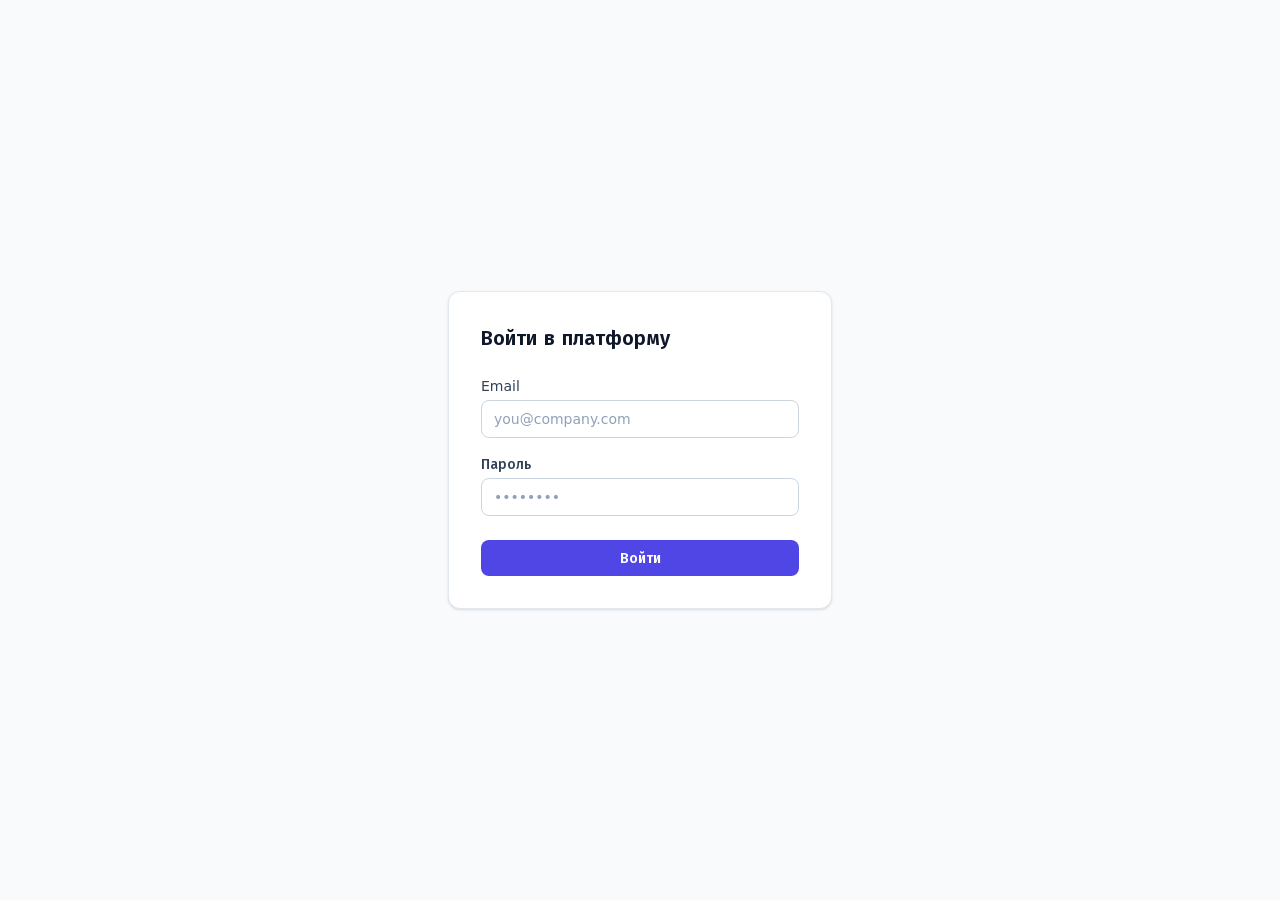
==== index.html @ bc0bc573 "deploy: drop raw markdown preview from dialog rows (index-C4C9k5cS)" ====
<!doctype html>
<html lang="ru">
  <head>
    <meta charset="UTF-8" />
    <!-- Decision 2 tech-spec: никаких сторонних скриптов -->
    <meta http-equiv="Content-Security-Policy" content="default-src 'self'; script-src 'self'; style-src 'self' 'unsafe-inline'; font-src 'self' data:; connect-src 'self' https://82-97-252-28.sslip.io; img-src 'self' data:" />
    <meta name="viewport" content="width=device-width, initial-scale=1.0" />
    <title>AI Platform — прототип</title>
    <script type="module" crossorigin src="./assets/index-C4C9k5cS.js"></script>
    <link rel="stylesheet" crossorigin href="./assets/index-VRxVgjLI.css">
  </head>
  <body>
    <div id="root"></div>
  </body>
</html>
---- assets/index-VRxVgjLI.css ----
@font-face{font-family:Fira Sans;font-style:normal;font-display:swap;font-weight:300;src:url(./fira-sans-cyrillic-ext-300-normal-BRn8Tsce.woff2) format("woff2"),url(./fira-sans-cyrillic-ext-300-normal-DOtRq9zH.woff) format("woff");unicode-range:U+0460-052F,U+1C80-1C8A,U+20B4,U+2DE0-2DFF,U+A640-A69F,U+FE2E-FE2F}@font-face{font-family:Fira Sans;font-style:normal;font-display:swap;font-weight:300;src:url(./fira-sans-cyrillic-300-normal-BO7tmGom.woff2) format("woff2"),url(./fira-sans-cyrillic-300-normal-BtNmWoqn.woff) format("woff");unicode-range:U+0301,U+0400-045F,U+0490-0491,U+04B0-04B1,U+2116}@font-face{font-family:Fira Sans;font-style:normal;font-display:swap;font-weight:300;src:url(./fira-sans-greek-ext-300-normal-DVDwbKuK.woff2) format("woff2"),url(./fira-sans-greek-ext-300-normal-CodlqOxk.woff) format("woff");unicode-range:U+1F00-1FFF}@font-face{font-family:Fira Sans;font-style:normal;font-display:swap;font-weight:300;src:url(./fira-sans-greek-300-normal-D3JfF3y9.woff2) format("woff2"),url(./fira-sans-greek-300-normal-DSgcXl_1.woff) format("woff");unicode-range:U+0370-0377,U+037A-037F,U+0384-038A,U+038C,U+038E-03A1,U+03A3-03FF}@font-face{font-family:Fira Sans;font-style:normal;font-display:swap;font-weight:300;src:url(./fira-sans-vietnamese-300-normal-BO7He0nF.woff2) format("woff2"),url(./fira-sans-vietnamese-300-normal-CeyOCBN-.woff) format("woff");unicode-range:U+0102-0103,U+0110-0111,U+0128-0129,U+0168-0169,U+01A0-01A1,U+01AF-01B0,U+0300-0301,U+0303-0304,U+0308-0309,U+0323,U+0329,U+1EA0-1EF9,U+20AB}@font-face{font-family:Fira Sans;font-style:normal;font-display:swap;font-weight:300;src:url(./fira-sans-latin-ext-300-normal-GNF4Ac3G.woff2) format("woff2"),url(./fira-sans-latin-ext-300-normal-CAROBYR0.woff) format("woff");unicode-range:U+0100-02BA,U+02BD-02C5,U+02C7-02CC,U+02CE-02D7,U+02DD-02FF,U+0304,U+0308,U+0329,U+1D00-1DBF,U+1E00-1E9F,U+1EF2-1EFF,U+2020,U+20A0-20AB,U+20AD-20C0,U+2113,U+2C60-2C7F,U+A720-A7FF}@font-face{font-family:Fira Sans;font-style:normal;font-display:swap;font-weight:300;src:url(./fira-sans-latin-300-normal-B2LrTgQS.woff2) format("woff2"),url(./fira-sans-latin-300-normal-Dwkm-oZ7.woff) format("woff");unicode-range:U+0000-00FF,U+0131,U+0152-0153,U+02BB-02BC,U+02C6,U+02DA,U+02DC,U+0304,U+0308,U+0329,U+2000-206F,U+20AC,U+2122,U+2191,U+2193,U+2212,U+2215,U+FEFF,U+FFFD}@font-face{font-family:Fira Sans;font-style:normal;font-display:swap;font-weight:400;src:url(./fira-sans-cyrillic-ext-400-normal-Cycyekte.woff2) format("woff2"),url(./fira-sans-cyrillic-ext-400-normal-Dd5dApAy.woff) format("woff");unicode-range:U+0460-052F,U+1C80-1C8A,U+20B4,U+2DE0-2DFF,U+A640-A69F,U+FE2E-FE2F}@font-face{font-family:Fira Sans;font-style:normal;font-display:swap;font-weight:400;src:url(./fira-sans-cyrillic-400-normal-CKu2TFQr.woff2) format("woff2"),url(./fira-sans-cyrillic-400-normal-D9eUeF-O.woff) format("woff");unicode-range:U+0301,U+0400-045F,U+0490-0491,U+04B0-04B1,U+2116}@font-face{font-family:Fira Sans;font-style:normal;font-display:swap;font-weight:400;src:url(./fira-sans-greek-ext-400-normal-ByG7UNQ2.woff2) format("woff2"),url(./fira-sans-greek-ext-400-normal-ClCfNE6D.woff) format("woff");unicode-range:U+1F00-1FFF}@font-face{font-family:Fira Sans;font-style:normal;font-display:swap;font-weight:400;src:url(./fira-sans-greek-400-normal-BFCFncbp.woff2) format("woff2"),url(./fira-sans-greek-400-normal-DQ8sF22y.woff) format("woff");unicode-range:U+0370-0377,U+037A-037F,U+0384-038A,U+038C,U+038E-03A1,U+03A3-03FF}@font-face{font-family:Fira Sans;font-style:normal;font-display:swap;font-weight:400;src:url(./fira-sans-vietnamese-400-normal-ljDTQFsx.woff2) format("woff2"),url(./fira-sans-vietnamese-400-normal-DUVG35gE.woff) format("woff");unicode-range:U+0102-0103,U+0110-0111,U+0128-0129,U+0168-0169,U+01A0-01A1,U+01AF-01B0,U+0300-0301,U+0303-0304,U+0308-0309,U+0323,U+0329,U+1EA0-1EF9,U+20AB}@font-face{font-family:Fira Sans;font-style:normal;font-display:swap;font-weight:400;src:url(./fira-sans-latin-ext-400-normal-BLG_mAEf.woff2) format("woff2"),url(./fira-sans-latin-ext-400-normal-BCUwhuGB.woff) format("woff");unicode-range:U+0100-02BA,U+02BD-02C5,U+02C7-02CC,U+02CE-02D7,U+02DD-02FF,U+0304,U+0308,U+0329,U+1D00-1DBF,U+1E00-1E9F,U+1EF2-1EFF,U+2020,U+20A0-20AB,U+20AD-20C0,U+2113,U+2C60-2C7F,U+A720-A7FF}@font-face{font-family:Fira Sans;font-style:normal;font-display:swap;font-weight:400;src:url(./fira-sans-latin-400-normal-a0AnQzuD.woff2) format("woff2"),url(./fira-sans-latin-400-normal-66xCkunx.woff) format("woff");unicode-range:U+0000-00FF,U+0131,U+0152-0153,U+02BB-02BC,U+02C6,U+02DA,U+02DC,U+0304,U+0308,U+0329,U+2000-206F,U+20AC,U+2122,U+2191,U+2193,U+2212,U+2215,U+FEFF,U+FFFD}@font-face{font-family:Fira Sans;font-style:normal;font-display:swap;font-weight:500;src:url(./fira-sans-cyrillic-ext-500-normal-Dkk5LlrU.woff2) format("woff2"),url(./fira-sans-cyrillic-ext-500-normal-Cixivk4R.woff) format("woff");unicode-range:U+0460-052F,U+1C80-1C8A,U+20B4,U+2DE0-2DFF,U+A640-A69F,U+FE2E-FE2F}@font-face{font-family:Fira Sans;font-style:normal;font-display:swap;font-weight:500;src:url(./fira-sans-cyrillic-500-normal-CXfldnQ8.woff2) format("woff2"),url(./fira-sans-cyrillic-500-normal-Daski1k2.woff) format("woff");unicode-range:U+0301,U+0400-045F,U+0490-0491,U+04B0-04B1,U+2116}@font-face{font-family:Fira Sans;font-style:normal;font-display:swap;font-weight:500;src:url(./fira-sans-greek-ext-500-normal-nq-cjB3m.woff2) format("woff2"),url(./fira-sans-greek-ext-500-normal-Bem4H9fH.woff) format("woff");unicode-range:U+1F00-1FFF}@font-face{font-family:Fira Sans;font-style:normal;font-display:swap;font-weight:500;src:url(./fira-sans-greek-500-normal-Cy-TUuxE.woff2) format("woff2"),url(./fira-sans-greek-500-normal-C9KT8sAy.woff) format("woff");unicode-range:U+0370-0377,U+037A-037F,U+0384-038A,U+038C,U+038E-03A1,U+03A3-03FF}@font-face{font-family:Fira Sans;font-style:normal;font-display:swap;font-weight:500;src:url(./fira-sans-vietnamese-500-normal-ChEXCnJy.woff2) format("woff2"),url(./fira-sans-vietnamese-500-normal-UV7M6ot_.woff) format("woff");unicode-range:U+0102-0103,U+0110-0111,U+0128-0129,U+0168-0169,U+01A0-01A1,U+01AF-01B0,U+0300-0301,U+0303-0304,U+0308-0309,U+0323,U+0329,U+1EA0-1EF9,U+20AB}@font-face{font-family:Fira Sans;font-style:normal;font-display:swap;font-weight:500;src:url(./fira-sans-latin-ext-500-normal-OO1QnNpY.woff2) format("woff2"),url(./fira-sans-latin-ext-500-normal-CFRf4jcC.woff) format("woff");unicode-range:U+0100-02BA,U+02BD-02C5,U+02C7-02CC,U+02CE-02D7,U+02DD-02FF,U+0304,U+0308,U+0329,U+1D00-1DBF,U+1E00-1E9F,U+1EF2-1EFF,U+2020,U+20A0-20AB,U+20AD-20C0,U+2113,U+2C60-2C7F,U+A720-A7FF}@font-face{font-family:Fira Sans;font-style:normal;font-display:swap;font-weight:500;src:url(./fira-sans-latin-500-normal-Bvbxc8ch.woff2) format("woff2"),url(./fira-sans-latin-500-normal-Bkfzcwmr.woff) format("woff");unicode-range:U+0000-00FF,U+0131,U+0152-0153,U+02BB-02BC,U+02C6,U+02DA,U+02DC,U+0304,U+0308,U+0329,U+2000-206F,U+20AC,U+2122,U+2191,U+2193,U+2212,U+2215,U+FEFF,U+FFFD}@font-face{font-family:Fira Sans;font-style:normal;font-display:swap;font-weight:600;src:url(./fira-sans-cyrillic-ext-600-normal-CE6oUZE1.woff2) format("woff2"),url(./fira-sans-cyrillic-ext-600-normal-BKgjRriM.woff) format("woff");unicode-range:U+0460-052F,U+1C80-1C8A,U+20B4,U+2DE0-2DFF,U+A640-A69F,U+FE2E-FE2F}@font-face{font-family:Fira Sans;font-style:normal;font-display:swap;font-weight:600;src:url(./fira-sans-cyrillic-600-normal-JSBvCpTs.woff2) format("woff2"),url(./fira-sans-cyrillic-600-normal-CJ5P9t7t.woff) format("woff");unicode-range:U+0301,U+0400-045F,U+0490-0491,U+04B0-04B1,U+2116}@font-face{font-family:Fira Sans;font-style:normal;font-display:swap;font-weight:600;src:url(./fira-sans-greek-ext-600-normal-fS0evUH3.woff2) format("woff2"),url(./fira-sans-greek-ext-600-normal-DPxZoeHL.woff) format("woff");unicode-range:U+1F00-1FFF}@font-face{font-family:Fira Sans;font-style:normal;font-display:swap;font-weight:600;src:url(./fira-sans-greek-600-normal-BlqpLOpF.woff2) format("woff2"),url(./fira-sans-greek-600-normal-DfHu91YF.woff) format("woff");unicode-range:U+0370-0377,U+037A-037F,U+0384-038A,U+038C,U+038E-03A1,U+03A3-03FF}@font-face{font-family:Fira Sans;font-style:normal;font-display:swap;font-weight:600;src:url(./fira-sans-vietnamese-600-normal-Dh2KAvU8.woff2) format("woff2"),url(./fira-sans-vietnamese-600-normal-Bxjaclsw.woff) format("woff");unicode-range:U+0102-0103,U+0110-0111,U+0128-0129,U+0168-0169,U+01A0-01A1,U+01AF-01B0,U+0300-0301,U+0303-0304,U+0308-0309,U+0323,U+0329,U+1EA0-1EF9,U+20AB}@font-face{font-family:Fira Sans;font-style:normal;font-display:swap;font-weight:600;src:url(./fira-sans-latin-ext-600-normal-DTQBTt1m.woff2) format("woff2"),url(./fira-sans-latin-ext-600-normal-DLMQsaV4.woff) format("woff");unicode-range:U+0100-02BA,U+02BD-02C5,U+02C7-02CC,U+02CE-02D7,U+02DD-02FF,U+0304,U+0308,U+0329,U+1D00-1DBF,U+1E00-1E9F,U+1EF2-1EFF,U+2020,U+20A0-20AB,U+20AD-20C0,U+2113,U+2C60-2C7F,U+A720-A7FF}@font-face{font-family:Fira Sans;font-style:normal;font-display:swap;font-weight:600;src:url(./fira-sans-latin-600-normal-CXKlxLG9.woff2) format("woff2"),url(./fira-sans-latin-600-normal-DtSgd811.woff) format("woff");unicode-range:U+0000-00FF,U+0131,U+0152-0153,U+02BB-02BC,U+02C6,U+02DA,U+02DC,U+0304,U+0308,U+0329,U+2000-206F,U+20AC,U+2122,U+2191,U+2193,U+2212,U+2215,U+FEFF,U+FFFD}@font-face{font-family:Fira Sans;font-style:normal;font-display:swap;font-weight:700;src:url(./fira-sans-cyrillic-ext-700-normal-BfO9TR-w.woff2) format("woff2"),url(./fira-sans-cyrillic-ext-700-normal-Gcpdxicj.woff) format("woff");unicode-range:U+0460-052F,U+1C80-1C8A,U+20B4,U+2DE0-2DFF,U+A640-A69F,U+FE2E-FE2F}@font-face{font-family:Fira Sans;font-style:normal;font-display:swap;font-weight:700;src:url(./fira-sans-cyrillic-700-normal-Bl-HczEO.woff2) format("woff2"),url(./fira-sans-cyrillic-700-normal-KyW5QH4H.woff) format("woff");unicode-range:U+0301,U+0400-045F,U+0490-0491,U+04B0-04B1,U+2116}@font-face{font-family:Fira Sans;font-style:normal;font-display:swap;font-weight:700;src:url(./fira-sans-greek-ext-700-normal-C1m6bE4Q.woff2) format("woff2"),url(./fira-sans-greek-ext-700-normal-C8J5qYMq.woff) format("woff");unicode-range:U+1F00-1FFF}@font-face{font-family:Fira Sans;font-style:normal;font-display:swap;font-weight:700;src:url(./fira-sans-greek-700-normal-BVfcrbV7.woff2) format("woff2"),url(./fira-sans-greek-700-normal-CJu31rC4.woff) format("woff");unicode-range:U+0370-0377,U+037A-037F,U+0384-038A,U+038C,U+038E-03A1,U+03A3-03FF}@font-face{font-family:Fira Sans;font-style:normal;font-display:swap;font-weight:700;src:url(./fira-sans-vietnamese-700-normal-j5oLGLJY.woff2) format("woff2"),url(./fira-sans-vietnamese-700-normal-DFi88MGY.woff) format("woff");unicode-range:U+0102-0103,U+0110-0111,U+0128-0129,U+0168-0169,U+01A0-01A1,U+01AF-01B0,U+0300-0301,U+0303-0304,U+0308-0309,U+0323,U+0329,U+1EA0-1EF9,U+20AB}@font-face{font-family:Fira Sans;font-style:normal;font-display:swap;font-weight:700;src:url(./fira-sans-latin-ext-700-normal-g2Yrd4J5.woff2) format("woff2"),url(./fira-sans-latin-ext-700-normal-cfTxGFzJ.woff) format("woff");unicode-range:U+0100-02BA,U+02BD-02C5,U+02C7-02CC,U+02CE-02D7,U+02DD-02FF,U+0304,U+0308,U+0329,U+1D00-1DBF,U+1E00-1E9F,U+1EF2-1EFF,U+2020,U+20A0-20AB,U+20AD-20C0,U+2113,U+2C60-2C7F,U+A720-A7FF}@font-face{font-family:Fira Sans;font-style:normal;font-display:swap;font-weight:700;src:url(./fira-sans-latin-700-normal-CRhwpWTq.woff2) format("woff2"),url(./fira-sans-latin-700-normal-DgqLm3Fi.woff) format("woff");unicode-range:U+0000-00FF,U+0131,U+0152-0153,U+02BB-02BC,U+02C6,U+02DA,U+02DC,U+0304,U+0308,U+0329,U+2000-206F,U+20AC,U+2122,U+2191,U+2193,U+2212,U+2215,U+FEFF,U+FFFD}@font-face{font-family:Fira Code;font-style:normal;font-display:swap;font-weight:400;src:url(./fira-code-cyrillic-ext-400-normal-txZ9Fk_1.woff2) format("woff2"),url(./fira-code-cyrillic-ext-400-normal-Buh61xzB.woff) format("woff");unicode-range:U+0460-052F,U+1C80-1C8A,U+20B4,U+2DE0-2DFF,U+A640-A69F,U+FE2E-FE2F}@font-face{font-family:Fira Code;font-style:normal;font-display:swap;font-weight:400;src:url(./fira-code-cyrillic-400-normal-UC0NFL4U.woff2) format("woff2"),url(./fira-code-cyrillic-400-normal-dc1q3VD7.woff) format("woff");unicode-range:U+0301,U+0400-045F,U+0490-0491,U+04B0-04B1,U+2116}@font-face{font-family:Fira Code;font-style:normal;font-display:swap;font-weight:400;src:url(./fira-code-greek-ext-400-normal-DR7mBgIM.woff2) format("woff2"),url(./fira-code-greek-ext-400-normal-DSPUheWg.woff) format("woff");unicode-range:U+1F00-1FFF}@font-face{font-family:Fira Code;font-style:normal;font-display:swap;font-weight:400;src:url(./fira-code-greek-400-normal-B2Gh_Y8s.woff2) format("woff2"),url(./fira-code-greek-400-normal-DobhaxvF.woff) format("woff");unicode-range:U+0370-0377,U+037A-037F,U+0384-038A,U+038C,U+038E-03A1,U+03A3-03FF}@font-face{font-family:Fira Code;font-style:normal;font-display:swap;font-weight:400;src:url([data-uri]) format("woff2"),url(./fira-code-symbols2-400-normal-_QEZCEwe.woff) format("woff");unicode-range:U+2000-2001,U+2004-2008,U+200A,U+23B8-23BD,U+2500-259F}@font-face{font-family:Fira Code;font-style:normal;font-display:swap;font-weight:400;src:url(./fira-code-latin-ext-400-normal-KSMg0QLl.woff2) format("woff2"),url(./fira-code-latin-ext-400-normal-DG73JjOf.woff) format("woff");unicode-range:U+0100-02BA,U+02BD-02C5,U+02C7-02CC,U+02CE-02D7,U+02DD-02FF,U+0304,U+0308,U+0329,U+1D00-1DBF,U+1E00-1E9F,U+1EF2-1EFF,U+2020,U+20A0-20AB,U+20AD-20C0,U+2113,U+2C60-2C7F,U+A720-A7FF}@font-face{font-family:Fira Code;font-style:normal;font-display:swap;font-weight:400;src:url(./fira-code-latin-400-normal-DGosTW8U.woff2) format("woff2"),url(./fira-code-latin-400-normal-C-QZfXAs.woff) format("woff");unicode-range:U+0000-00FF,U+0131,U+0152-0153,U+02BB-02BC,U+02C6,U+02DA,U+02DC,U+0304,U+0308,U+0329,U+2000-206F,U+20AC,U+2122,U+2191,U+2193,U+2212,U+2215,U+FEFF,U+FFFD}@font-face{font-family:Fira Code;font-style:normal;font-display:swap;font-weight:500;src:url(./fira-code-cyrillic-ext-500-normal-CYRspHgm.woff2) format("woff2"),url(./fira-code-cyrillic-ext-500-normal-CwtLmSFD.woff) format("woff");unicode-range:U+0460-052F,U+1C80-1C8A,U+20B4,U+2DE0-2DFF,U+A640-A69F,U+FE2E-FE2F}@font-face{font-family:Fira Code;font-style:normal;font-display:swap;font-weight:500;src:url(./fira-code-cyrillic-500-normal-CX35h3Mg.woff2) format("woff2"),url(./fira-code-cyrillic-500-normal-Bu7VCL72.woff) format("woff");unicode-range:U+0301,U+0400-045F,U+0490-0491,U+04B0-04B1,U+2116}@font-face{font-family:Fira Code;font-style:normal;font-display:swap;font-weight:500;src:url(./fira-code-greek-ext-500-normal-BO3iq16n.woff2) format("woff2"),url(./fira-code-greek-ext-500-normal-CMiNLXER.woff) format("woff");unicode-range:U+1F00-1FFF}@font-face{font-family:Fira Code;font-style:normal;font-display:swap;font-weight:500;src:url(./fira-code-greek-500-normal-CVO0IRNt.woff2) format("woff2"),url(./fira-code-greek-500-normal-DEXIWiey.woff) format("woff");unicode-range:U+0370-0377,U+037A-037F,U+0384-038A,U+038C,U+038E-03A1,U+03A3-03FF}@font-face{font-family:Fira Code;font-style:normal;font-display:swap;font-weight:500;src:url([data-uri]) format("woff2"),url(./fira-code-symbols2-500-normal-DwsgbIjQ.woff) format("woff");unicode-range:U+2000-2001,U+2004-2008,U+200A,U+23B8-23BD,U+2500-259F}@font-face{font-family:Fira Code;font-style:normal;font-display:swap;font-weight:500;src:url(./fira-code-latin-ext-500-normal-Crd9e_oI.woff2) format("woff2"),url(./fira-code-latin-ext-500-normal-CaANqXjI.woff) format("woff");unicode-range:U+0100-02BA,U+02BD-02C5,U+02C7-02CC,U+02CE-02D7,U+02DD-02FF,U+0304,U+0308,U+0329,U+1D00-1DBF,U+1E00-1E9F,U+1EF2-1EFF,U+2020,U+20A0-20AB,U+20AD-20C0,U+2113,U+2C60-2C7F,U+A720-A7FF}@font-face{font-family:Fira Code;font-style:normal;font-display:swap;font-weight:500;src:url(./fira-code-latin-500-normal-B6gioGu8.woff2) format("woff2"),url(./fira-code-latin-500-normal-aMLC2AMm.woff) format("woff");unicode-range:U+0000-00FF,U+0131,U+0152-0153,U+02BB-02BC,U+02C6,U+02DA,U+02DC,U+0304,U+0308,U+0329,U+2000-206F,U+20AC,U+2122,U+2191,U+2193,U+2212,U+2215,U+FEFF,U+FFFD}@font-face{font-family:Fira Code;font-style:normal;font-display:swap;font-weight:600;src:url(./fira-code-cyrillic-ext-600-normal-B9wE0zmr.woff2) format("woff2"),url(./fira-code-cyrillic-ext-600-normal-DldcyWhZ.woff) format("woff");unicode-range:U+0460-052F,U+1C80-1C8A,U+20B4,U+2DE0-2DFF,U+A640-A69F,U+FE2E-FE2F}@font-face{font-family:Fira Code;font-style:normal;font-display:swap;font-weight:600;src:url(./fira-code-cyrillic-600-normal-CPRdbepc.woff2) format("woff2"),url(./fira-code-cyrillic-600-normal-BD56RyRT.woff) format("woff");unicode-range:U+0301,U+0400-045F,U+0490-0491,U+04B0-04B1,U+2116}@font-face{font-family:Fira Code;font-style:normal;font-display:swap;font-weight:600;src:url(./fira-code-greek-ext-600-normal-DtBpFRLc.woff2) format("woff2"),url(./fira-code-greek-ext-600-normal-C-cQDoOk.woff) format("woff");unicode-range:U+1F00-1FFF}@font-face{font-family:Fira Code;font-style:normal;font-display:swap;font-weight:600;src:url(./fira-code-greek-600-normal-Dxp52_By.woff2) format("woff2"),url(./fira-code-greek-600-normal-D_h3X2X5.woff) format("woff");unicode-range:U+0370-0377,U+037A-037F,U+0384-038A,U+038C,U+038E-03A1,U+03A3-03FF}@font-face{font-family:Fira Code;font-style:normal;font-display:swap;font-weight:600;src:url([data-uri]) format("woff2"),url(./fira-code-symbols2-600-normal-Dvq6IQE5.woff) format("woff");unicode-range:U+2000-2001,U+2004-2008,U+200A,U+23B8-23BD,U+2500-259F}@font-face{font-family:Fira Code;font-style:normal;font-display:swap;font-weight:600;src:url(./fira-code-latin-ext-600-normal-Cb7jxoAi.woff2) format("woff2"),url(./fira-code-latin-ext-600-normal-0PFQL1eg.woff) format("woff");unicode-range:U+0100-02BA,U+02BD-02C5,U+02C7-02CC,U+02CE-02D7,U+02DD-02FF,U+0304,U+0308,U+0329,U+1D00-1DBF,U+1E00-1E9F,U+1EF2-1EFF,U+2020,U+20A0-20AB,U+20AD-20C0,U+2113,U+2C60-2C7F,U+A720-A7FF}@font-face{font-family:Fira Code;font-style:normal;font-display:swap;font-weight:600;src:url(./fira-code-latin-600-normal-CvYZpPHg.woff2) format("woff2"),url(./fira-code-latin-600-normal-BmSSHshu.woff) format("woff");unicode-range:U+0000-00FF,U+0131,U+0152-0153,U+02BB-02BC,U+02C6,U+02DA,U+02DC,U+0304,U+0308,U+0329,U+2000-206F,U+20AC,U+2122,U+2191,U+2193,U+2212,U+2215,U+FEFF,U+FFFD}/*! tailwindcss v4.3.0 | MIT License | https://tailwindcss.com */@layer properties{@supports (((-webkit-hyphens:none)) and (not (margin-trim:inline))) or ((-moz-orient:inline) and (not (color:rgb(from red r g b)))){*,:before,:after,::backdrop{--tw-rotate-x:initial;--tw-rotate-y:initial;--tw-rotate-z:initial;--tw-skew-x:initial;--tw-skew-y:initial;--tw-space-y-reverse:0;--tw-border-style:solid;--tw-leading:initial;--tw-font-weight:initial;--tw-tracking:initial;--tw-shadow:0 0 #0000;--tw-shadow-color:initial;--tw-shadow-alpha:100%;--tw-inset-shadow:0 0 #0000;--tw-inset-shadow-color:initial;--tw-inset-shadow-alpha:100%;--tw-ring-color:initial;--tw-ring-shadow:0 0 #0000;--tw-inset-ring-color:initial;--tw-inset-ring-shadow:0 0 #0000;--tw-ring-inset:initial;--tw-ring-offset-width:0px;--tw-ring-offset-color:#fff;--tw-ring-offset-shadow:0 0 #0000;--tw-blur:initial;--tw-brightness:initial;--tw-contrast:initial;--tw-grayscale:initial;--tw-hue-rotate:initial;--tw-invert:initial;--tw-opacity:initial;--tw-saturate:initial;--tw-sepia:initial;--tw-drop-shadow:initial;--tw-drop-shadow-color:initial;--tw-drop-shadow-alpha:100%;--tw-drop-shadow-size:initial;--tw-duration:initial}}}@layer theme{:root,:host{--font-sans:"Fira Sans", system-ui, sans-serif;--font-mono:"Fira Code", ui-monospace, monospace;--color-red-400:oklch(70.4% .191 22.216);--color-red-500:oklch(63.7% .237 25.331);--color-red-600:oklch(57.7% .245 27.325);--color-amber-50:oklch(98.7% .022 95.277);--color-amber-500:oklch(76.9% .188 70.08);--color-amber-600:oklch(66.6% .179 58.318);--color-amber-700:oklch(55.5% .163 48.998);--color-emerald-50:oklch(97.9% .021 166.113);--color-emerald-500:oklch(69.6% .17 162.48);--color-emerald-600:oklch(59.6% .145 163.225);--color-emerald-700:oklch(50.8% .118 165.612);--color-emerald-800:oklch(43.2% .095 166.913);--color-rose-50:oklch(96.9% .015 12.422);--color-rose-200:oklch(89.2% .058 10.001);--color-rose-300:oklch(81% .117 11.638);--color-rose-500:oklch(64.5% .246 16.439);--color-rose-600:oklch(58.6% .253 17.585);--color-rose-700:oklch(51.4% .222 16.935);--color-slate-50:oklch(98.4% .003 247.858);--color-slate-100:oklch(96.8% .007 247.896);--color-slate-200:oklch(92.9% .013 255.508);--color-slate-300:oklch(86.9% .022 252.894);--color-slate-400:oklch(70.4% .04 256.788);--color-slate-500:oklch(55.4% .046 257.417);--color-slate-600:oklch(44.6% .043 257.281);--color-slate-700:oklch(37.2% .044 257.287);--color-slate-800:oklch(27.9% .041 260.031);--color-slate-900:oklch(20.8% .042 265.755);--color-white:#fff;--spacing:.25rem;--container-sm:24rem;--container-lg:32rem;--container-2xl:42rem;--container-3xl:48rem;--text-xs:.75rem;--text-xs--line-height:calc(1 / .75);--text-sm:.875rem;--text-sm--line-height:calc(1.25 / .875);--text-base:1rem;--text-base--line-height: 1.5 ;--text-lg:1.125rem;--text-lg--line-height:calc(1.75 / 1.125);--text-xl:1.25rem;--text-xl--line-height:calc(1.75 / 1.25);--font-weight-normal:400;--font-weight-medium:500;--font-weight-semibold:600;--font-weight-bold:700;--tracking-wide:.025em;--leading-tight:1.25;--leading-relaxed:1.625;--radius-md:.375rem;--radius-lg:.5rem;--radius-xl:.75rem;--radius-2xl:1rem;--animate-pulse:pulse 2s cubic-bezier(.4, 0, .6, 1) infinite;--default-transition-duration:.15s;--default-transition-timing-function:cubic-bezier(.4, 0, .2, 1);--default-font-family:var(--font-sans);--default-mono-font-family:var(--font-mono);--color-brand-50:#eef2ff;--color-brand-500:#6366f1;--color-brand-600:#4f46e5;--color-brand-700:#4338ca}}@layer base{*,:after,:before,::backdrop{box-sizing:border-box;border:0 solid;margin:0;padding:0}::file-selector-button{box-sizing:border-box;border:0 solid;margin:0;padding:0}html,:host{-webkit-text-size-adjust:100%;-moz-tab-size:4;tab-size:4;line-height:1.5;font-family:var(--default-font-family,ui-sans-serif, system-ui, sans-serif, "Apple Color Emoji", "Segoe UI Emoji", "Segoe UI Symbol", "Noto Color Emoji");font-feature-settings:var(--default-font-feature-settings,normal);font-variation-settings:var(--default-font-variation-settings,normal);-webkit-tap-highlight-color:transparent}hr{height:0;color:inherit;border-top-width:1px}abbr:where([title]){-webkit-text-decoration:underline dotted;text-decoration:underline dotted}h1,h2,h3,h4,h5,h6{font-size:inherit;font-weight:inherit}a{color:inherit;-webkit-text-decoration:inherit;text-decoration:inherit}b,strong{font-weight:bolder}code,kbd,samp,pre{font-family:var(--default-mono-font-family,ui-monospace, SFMono-Regular, Menlo, Monaco, Consolas, "Liberation Mono", "Courier New", monospace);font-feature-settings:var(--default-mono-font-feature-settings,normal);font-variation-settings:var(--default-mono-font-variation-settings,normal);font-size:1em}small{font-size:80%}sub,sup{vertical-align:baseline;font-size:75%;line-height:0;position:relative}sub{bottom:-.25em}sup{top:-.5em}table{text-indent:0;border-color:inherit;border-collapse:collapse}:-moz-focusring{outline:auto}progress{vertical-align:baseline}summary{display:list-item}ol,ul,menu{list-style:none}img,svg,video,canvas,audio,iframe,embed,object{vertical-align:middle;display:block}img,video{max-width:100%;height:auto}button,input,select,optgroup,textarea{font:inherit;font-feature-settings:inherit;font-variation-settings:inherit;letter-spacing:inherit;color:inherit;opacity:1;background-color:#0000;border-radius:0}::file-selector-button{font:inherit;font-feature-settings:inherit;font-variation-settings:inherit;letter-spacing:inherit;color:inherit;opacity:1;background-color:#0000;border-radius:0}:where(select:is([multiple],[size])) optgroup{font-weight:bolder}:where(select:is([multiple],[size])) optgroup option{padding-inline-start:20px}::file-selector-button{margin-inline-end:4px}::placeholder{opacity:1}@supports (not ((-webkit-appearance:-apple-pay-button))) or (contain-intrinsic-size:1px){::placeholder{color:currentColor}@supports (color:color-mix(in lab,red,red)){::placeholder{color:color-mix(in oklab,currentcolor 50%,transparent)}}}textarea{resize:vertical}::-webkit-search-decoration{-webkit-appearance:none}::-webkit-date-and-time-value{min-height:1lh;text-align:inherit}::-webkit-datetime-edit{display:inline-flex}::-webkit-datetime-edit-fields-wrapper{padding:0}::-webkit-datetime-edit{padding-block:0}::-webkit-datetime-edit-year-field{padding-block:0}::-webkit-datetime-edit-month-field{padding-block:0}::-webkit-datetime-edit-day-field{padding-block:0}::-webkit-datetime-edit-hour-field{padding-block:0}::-webkit-datetime-edit-minute-field{padding-block:0}::-webkit-datetime-edit-second-field{padding-block:0}::-webkit-datetime-edit-millisecond-field{padding-block:0}::-webkit-datetime-edit-meridiem-field{padding-block:0}::-webkit-calendar-picker-indicator{line-height:1}:-moz-ui-invalid{box-shadow:none}button,input:where([type=button],[type=reset],[type=submit]){-webkit-appearance:button;-moz-appearance:button;appearance:button}::file-selector-button{-webkit-appearance:button;-moz-appearance:button;appearance:button}::-webkit-inner-spin-button{height:auto}::-webkit-outer-spin-button{height:auto}[hidden]:where(:not([hidden=until-found])){display:none!important}}@layer components;@layer utilities{.pointer-events-none{pointer-events:none}.visible{visibility:visible}.absolute{position:absolute}.fixed{position:fixed}.static{position:static}.inset-0{inset:calc(var(--spacing) * 0)}.z-50{z-index:50}.z-\[1000\]{z-index:1000}.col-span-2{grid-column:span 2/span 2}.my-1{margin-block:calc(var(--spacing) * 1)}.mt-1{margin-top:calc(var(--spacing) * 1)}.mt-2{margin-top:calc(var(--spacing) * 2)}.mt-3{margin-top:calc(var(--spacing) * 3)}.mt-4{margin-top:calc(var(--spacing) * 4)}.-mb-px{margin-bottom:-1px}.mb-0\.5{margin-bottom:calc(var(--spacing) * .5)}.mb-1{margin-bottom:calc(var(--spacing) * 1)}.mb-2{margin-bottom:calc(var(--spacing) * 2)}.mb-3{margin-bottom:calc(var(--spacing) * 3)}.mb-4{margin-bottom:calc(var(--spacing) * 4)}.mb-5{margin-bottom:calc(var(--spacing) * 5)}.mb-6{margin-bottom:calc(var(--spacing) * 6)}.ml-1{margin-left:calc(var(--spacing) * 1)}.ml-1\.5{margin-left:calc(var(--spacing) * 1.5)}.ml-3{margin-left:calc(var(--spacing) * 3)}.block{display:block}.flex{display:flex}.grid{display:grid}.hidden{display:none}.inline-flex{display:inline-flex}.h-1{height:calc(var(--spacing) * 1)}.h-1\.5{height:calc(var(--spacing) * 1.5)}.h-3{height:calc(var(--spacing) * 3)}.h-3\.5{height:calc(var(--spacing) * 3.5)}.h-4{height:calc(var(--spacing) * 4)}.h-5{height:calc(var(--spacing) * 5)}.h-7{height:calc(var(--spacing) * 7)}.h-8{height:calc(var(--spacing) * 8)}.h-9{height:calc(var(--spacing) * 9)}.h-screen{height:100vh}.min-h-screen{min-height:100vh}.w-1\.5{width:calc(var(--spacing) * 1.5)}.w-3{width:calc(var(--spacing) * 3)}.w-3\.5{width:calc(var(--spacing) * 3.5)}.w-4{width:calc(var(--spacing) * 4)}.w-8{width:calc(var(--spacing) * 8)}.w-9{width:calc(var(--spacing) * 9)}.w-20{width:calc(var(--spacing) * 20)}.w-24{width:calc(var(--spacing) * 24)}.w-36{width:calc(var(--spacing) * 36)}.w-40{width:calc(var(--spacing) * 40)}.w-60{width:calc(var(--spacing) * 60)}.w-80{width:calc(var(--spacing) * 80)}.w-full{width:100%}.max-w-2xl{max-width:var(--container-2xl)}.max-w-3xl{max-width:var(--container-3xl)}.max-w-\[80\%\]{max-width:80%}.max-w-lg{max-width:var(--container-lg)}.max-w-sm{max-width:var(--container-sm)}.min-w-0{min-width:calc(var(--spacing) * 0)}.min-w-5{min-width:calc(var(--spacing) * 5)}.min-w-7{min-width:calc(var(--spacing) * 7)}.min-w-\[1\.25rem\]{min-width:1.25rem}.flex-1{flex:1}.shrink-0{flex-shrink:0}.rotate-90{rotate:90deg}.rotate-180{rotate:180deg}.transform{transform:var(--tw-rotate-x,) var(--tw-rotate-y,) var(--tw-rotate-z,) var(--tw-skew-x,) var(--tw-skew-y,)}.animate-pulse{animation:var(--animate-pulse)}.cursor-not-allowed{cursor:not-allowed}.cursor-pointer{cursor:pointer}.resize-y{resize:vertical}.list-decimal{list-style-type:decimal}.list-disc{list-style-type:disc}.grid-cols-1{grid-template-columns:repeat(1,minmax(0,1fr))}.grid-cols-2{grid-template-columns:repeat(2,minmax(0,1fr))}.flex-col{flex-direction:column}.flex-wrap{flex-wrap:wrap}.items-center{align-items:center}.items-end{align-items:flex-end}.items-start{align-items:flex-start}.justify-between{justify-content:space-between}.justify-center{justify-content:center}.gap-0\.5{gap:calc(var(--spacing) * .5)}.gap-1{gap:calc(var(--spacing) * 1)}.gap-1\.5{gap:calc(var(--spacing) * 1.5)}.gap-2{gap:calc(var(--spacing) * 2)}.gap-2\.5{gap:calc(var(--spacing) * 2.5)}.gap-3{gap:calc(var(--spacing) * 3)}.gap-4{gap:calc(var(--spacing) * 4)}.gap-6{gap:calc(var(--spacing) * 6)}:where(.space-y-0\.5>:not(:last-child)){--tw-space-y-reverse:0;margin-block-start:calc(calc(var(--spacing) * .5) * var(--tw-space-y-reverse));margin-block-end:calc(calc(var(--spacing) * .5) * calc(1 - var(--tw-space-y-reverse)))}:where(.space-y-2>:not(:last-child)){--tw-space-y-reverse:0;margin-block-start:calc(calc(var(--spacing) * 2) * var(--tw-space-y-reverse));margin-block-end:calc(calc(var(--spacing) * 2) * calc(1 - var(--tw-space-y-reverse)))}:where(.space-y-3>:not(:last-child)){--tw-space-y-reverse:0;margin-block-start:calc(calc(var(--spacing) * 3) * var(--tw-space-y-reverse));margin-block-end:calc(calc(var(--spacing) * 3) * calc(1 - var(--tw-space-y-reverse)))}:where(.space-y-4>:not(:last-child)){--tw-space-y-reverse:0;margin-block-start:calc(calc(var(--spacing) * 4) * var(--tw-space-y-reverse));margin-block-end:calc(calc(var(--spacing) * 4) * calc(1 - var(--tw-space-y-reverse)))}:where(.space-y-6>:not(:last-child)){--tw-space-y-reverse:0;margin-block-start:calc(calc(var(--spacing) * 6) * var(--tw-space-y-reverse));margin-block-end:calc(calc(var(--spacing) * 6) * calc(1 - var(--tw-space-y-reverse)))}.overflow-auto{overflow:auto}.overflow-hidden{overflow:hidden}.overflow-x-auto{overflow-x:auto}.rounded{border-radius:.25rem}.rounded-2xl{border-radius:var(--radius-2xl)}.rounded-full{border-radius:3.40282e38px}.rounded-lg{border-radius:var(--radius-lg)}.rounded-md{border-radius:var(--radius-md)}.rounded-xl{border-radius:var(--radius-xl)}.border{border-style:var(--tw-border-style);border-width:1px}.border-t{border-top-style:var(--tw-border-style);border-top-width:1px}.border-r{border-right-style:var(--tw-border-style);border-right-width:1px}.border-b{border-bottom-style:var(--tw-border-style);border-bottom-width:1px}.border-b-2{border-bottom-style:var(--tw-border-style);border-bottom-width:2px}.border-dashed{--tw-border-style:dashed;border-style:dashed}.border-brand-600{border-color:var(--color-brand-600)}.border-red-400{border-color:var(--color-red-400)}.border-rose-200{border-color:var(--color-rose-200)}.border-rose-300{border-color:var(--color-rose-300)}.border-slate-100{border-color:var(--color-slate-100)}.border-slate-200{border-color:var(--color-slate-200)}.border-slate-300{border-color:var(--color-slate-300)}.border-transparent{border-color:#0000}.bg-\[\#229ED9\]{background-color:#229ed9}.bg-\[\#229ED9\]\/10{background-color:#229ed91a}.bg-amber-50{background-color:var(--color-amber-50)}.bg-amber-500{background-color:var(--color-amber-500)}.bg-brand-50{background-color:var(--color-brand-50)}.bg-brand-600{background-color:var(--color-brand-600)}.bg-emerald-50{background-color:var(--color-emerald-50)}.bg-emerald-500{background-color:var(--color-emerald-500)}.bg-rose-50{background-color:var(--color-rose-50)}.bg-rose-500{background-color:var(--color-rose-500)}.bg-slate-50{background-color:var(--color-slate-50)}.bg-slate-100{background-color:var(--color-slate-100)}.bg-slate-200{background-color:var(--color-slate-200)}.bg-slate-200\/80{background-color:#e2e8f0cc}@supports (color:color-mix(in lab,red,red)){.bg-slate-200\/80{background-color:color-mix(in oklab,var(--color-slate-200) 80%,transparent)}}.bg-slate-300{background-color:var(--color-slate-300)}.bg-slate-400{background-color:var(--color-slate-400)}.bg-slate-800{background-color:var(--color-slate-800)}.bg-slate-900{background-color:var(--color-slate-900)}.bg-slate-900\/40{background-color:#0f172b66}@supports (color:color-mix(in lab,red,red)){.bg-slate-900\/40{background-color:color-mix(in oklab,var(--color-slate-900) 40%,transparent)}}.bg-white{background-color:var(--color-white)}.bg-white\/25{background-color:#ffffff40}@supports (color:color-mix(in lab,red,red)){.bg-white\/25{background-color:color-mix(in oklab,var(--color-white) 25%,transparent)}}.p-0\.5{padding:calc(var(--spacing) * .5)}.p-3{padding:calc(var(--spacing) * 3)}.p-4{padding:calc(var(--spacing) * 4)}.p-5{padding:calc(var(--spacing) * 5)}.p-6{padding:calc(var(--spacing) * 6)}.p-8{padding:calc(var(--spacing) * 8)}.p-10{padding:calc(var(--spacing) * 10)}.px-1{padding-inline:calc(var(--spacing) * 1)}.px-1\.5{padding-inline:calc(var(--spacing) * 1.5)}.px-2{padding-inline:calc(var(--spacing) * 2)}.px-2\.5{padding-inline:calc(var(--spacing) * 2.5)}.px-3{padding-inline:calc(var(--spacing) * 3)}.px-4{padding-inline:calc(var(--spacing) * 4)}.px-5{padding-inline:calc(var(--spacing) * 5)}.py-0\.5{padding-block:calc(var(--spacing) * .5)}.py-1{padding-block:calc(var(--spacing) * 1)}.py-1\.5{padding-block:calc(var(--spacing) * 1.5)}.py-2{padding-block:calc(var(--spacing) * 2)}.py-2\.5{padding-block:calc(var(--spacing) * 2.5)}.py-3{padding-block:calc(var(--spacing) * 3)}.py-4{padding-block:calc(var(--spacing) * 4)}.py-5{padding-block:calc(var(--spacing) * 5)}.py-10{padding-block:calc(var(--spacing) * 10)}.pt-4{padding-top:calc(var(--spacing) * 4)}.pl-5{padding-left:calc(var(--spacing) * 5)}.text-center{text-align:center}.text-left{text-align:left}.text-right{text-align:right}.text-base{font-size:var(--text-base);line-height:var(--tw-leading,var(--text-base--line-height))}.text-lg{font-size:var(--text-lg);line-height:var(--tw-leading,var(--text-lg--line-height))}.text-sm{font-size:var(--text-sm);line-height:var(--tw-leading,var(--text-sm--line-height))}.text-xl{font-size:var(--text-xl);line-height:var(--tw-leading,var(--text-xl--line-height))}.text-xs{font-size:var(--text-xs);line-height:var(--tw-leading,var(--text-xs--line-height))}.text-\[10px\]{font-size:10px}.text-\[11px\]{font-size:11px}.leading-relaxed{--tw-leading:var(--leading-relaxed);line-height:var(--leading-relaxed)}.leading-tight{--tw-leading:var(--leading-tight);line-height:var(--leading-tight)}.font-bold{--tw-font-weight:var(--font-weight-bold);font-weight:var(--font-weight-bold)}.font-medium{--tw-font-weight:var(--font-weight-medium);font-weight:var(--font-weight-medium)}.font-normal{--tw-font-weight:var(--font-weight-normal);font-weight:var(--font-weight-normal)}.font-semibold{--tw-font-weight:var(--font-weight-semibold);font-weight:var(--font-weight-semibold)}.tracking-wide{--tw-tracking:var(--tracking-wide);letter-spacing:var(--tracking-wide)}.break-words{overflow-wrap:break-word}.break-all{word-break:break-all}.whitespace-nowrap{white-space:nowrap}.whitespace-pre-wrap{white-space:pre-wrap}.text-\[\#229ED9\]{color:#229ed9}.text-amber-600{color:var(--color-amber-600)}.text-amber-700{color:var(--color-amber-700)}.text-brand-600{color:var(--color-brand-600)}.text-brand-700{color:var(--color-brand-700)}.text-emerald-600{color:var(--color-emerald-600)}.text-emerald-700{color:var(--color-emerald-700)}.text-emerald-800{color:var(--color-emerald-800)}.text-red-500{color:var(--color-red-500)}.text-red-600{color:var(--color-red-600)}.text-rose-600{color:var(--color-rose-600)}.text-rose-700{color:var(--color-rose-700)}.text-slate-100{color:var(--color-slate-100)}.text-slate-300{color:var(--color-slate-300)}.text-slate-400{color:var(--color-slate-400)}.text-slate-500{color:var(--color-slate-500)}.text-slate-600{color:var(--color-slate-600)}.text-slate-700{color:var(--color-slate-700)}.text-slate-800{color:var(--color-slate-800)}.text-slate-900{color:var(--color-slate-900)}.text-white{color:var(--color-white)}.uppercase{text-transform:uppercase}.underline{text-decoration-line:underline}.underline-offset-2{text-underline-offset:2px}.accent-brand-600{accent-color:var(--color-brand-600)}.opacity-60{opacity:.6}.shadow-lg{--tw-shadow:0 10px 15px -3px var(--tw-shadow-color,#0000001a), 0 4px 6px -4px var(--tw-shadow-color,#0000001a);box-shadow:var(--tw-inset-shadow),var(--tw-inset-ring-shadow),var(--tw-ring-offset-shadow),var(--tw-ring-shadow),var(--tw-shadow)}.shadow-sm{--tw-shadow:0 1px 3px 0 var(--tw-shadow-color,#0000001a), 0 1px 2px -1px var(--tw-shadow-color,#0000001a);box-shadow:var(--tw-inset-shadow),var(--tw-inset-ring-shadow),var(--tw-ring-offset-shadow),var(--tw-ring-shadow),var(--tw-shadow)}.shadow-xl{--tw-shadow:0 20px 25px -5px var(--tw-shadow-color,#0000001a), 0 8px 10px -6px var(--tw-shadow-color,#0000001a);box-shadow:var(--tw-inset-shadow),var(--tw-inset-ring-shadow),var(--tw-ring-offset-shadow),var(--tw-ring-shadow),var(--tw-shadow)}.filter{filter:var(--tw-blur,) var(--tw-brightness,) var(--tw-contrast,) var(--tw-grayscale,) var(--tw-hue-rotate,) var(--tw-invert,) var(--tw-saturate,) var(--tw-sepia,) var(--tw-drop-shadow,)}.transition-colors{transition-property:color,background-color,border-color,outline-color,text-decoration-color,fill,stroke,--tw-gradient-from,--tw-gradient-via,--tw-gradient-to;transition-timing-function:var(--tw-ease,var(--default-transition-timing-function));transition-duration:var(--tw-duration,var(--default-transition-duration))}.transition-transform{transition-property:transform,translate,scale,rotate;transition-timing-function:var(--tw-ease,var(--default-transition-timing-function));transition-duration:var(--tw-duration,var(--default-transition-duration))}.duration-150{--tw-duration:.15s;transition-duration:.15s}.outline-none{--tw-outline-style:none;outline-style:none}.placeholder\:text-slate-400::placeholder{color:var(--color-slate-400)}.first\:mt-0:first-child{margin-top:calc(var(--spacing) * 0)}.last\:mb-0:last-child{margin-bottom:calc(var(--spacing) * 0)}.last\:border-0:last-child{border-style:var(--tw-border-style);border-width:0}@media(hover:hover){.hover\:bg-\[\#229ED9\]\/20:hover{background-color:#229ed933}.hover\:bg-brand-700:hover{background-color:var(--color-brand-700)}.hover\:bg-rose-50:hover{background-color:var(--color-rose-50)}.hover\:bg-slate-50:hover{background-color:var(--color-slate-50)}.hover\:bg-slate-100:hover{background-color:var(--color-slate-100)}.hover\:bg-slate-200:hover{background-color:var(--color-slate-200)}.hover\:text-brand-700:hover{color:var(--color-brand-700)}.hover\:text-slate-700:hover{color:var(--color-slate-700)}.hover\:text-slate-800:hover{color:var(--color-slate-800)}}.focus\:ring-2:focus{--tw-ring-shadow:var(--tw-ring-inset,) 0 0 0 calc(2px + var(--tw-ring-offset-width)) var(--tw-ring-color,currentcolor);box-shadow:var(--tw-inset-shadow),var(--tw-inset-ring-shadow),var(--tw-ring-offset-shadow),var(--tw-ring-shadow),var(--tw-shadow)}.focus\:ring-brand-500:focus{--tw-ring-color:var(--color-brand-500)}.focus\:outline-none:focus{--tw-outline-style:none;outline-style:none}.disabled\:cursor-not-allowed:disabled{cursor:not-allowed}.disabled\:opacity-50:disabled{opacity:.5}.disabled\:opacity-60:disabled{opacity:.6}@media(min-width:48rem){.md\:grid-cols-3{grid-template-columns:repeat(3,minmax(0,1fr))}.md\:grid-cols-4{grid-template-columns:repeat(4,minmax(0,1fr))}}@media(min-width:64rem){.lg\:grid-cols-2{grid-template-columns:repeat(2,minmax(0,1fr))}}}:root{font-family:var(--font-sans)}.tnum{font-family:var(--font-mono);font-variant-numeric:tabular-nums}@property --tw-rotate-x{syntax:"*";inherits:false}@property --tw-rotate-y{syntax:"*";inherits:false}@property --tw-rotate-z{syntax:"*";inherits:false}@property --tw-skew-x{syntax:"*";inherits:false}@property --tw-skew-y{syntax:"*";inherits:false}@property --tw-space-y-reverse{syntax:"*";inherits:false;initial-value:0}@property --tw-border-style{syntax:"*";inherits:false;initial-value:solid}@property --tw-leading{syntax:"*";inherits:false}@property --tw-font-weight{syntax:"*";inherits:false}@property --tw-tracking{syntax:"*";inherits:false}@property --tw-shadow{syntax:"*";inherits:false;initial-value:0 0 #0000}@property --tw-shadow-color{syntax:"*";inherits:false}@property --tw-shadow-alpha{syntax:"<percentage>";inherits:false;initial-value:100%}@property --tw-inset-shadow{syntax:"*";inherits:false;initial-value:0 0 #0000}@property --tw-inset-shadow-color{syntax:"*";inherits:false}@property --tw-inset-shadow-alpha{syntax:"<percentage>";inherits:false;initial-value:100%}@property --tw-ring-color{syntax:"*";inherits:false}@property --tw-ring-shadow{syntax:"*";inherits:false;initial-value:0 0 #0000}@property --tw-inset-ring-color{syntax:"*";inherits:false}@property --tw-inset-ring-shadow{syntax:"*";inherits:false;initial-value:0 0 #0000}@property --tw-ring-inset{syntax:"*";inherits:false}@property --tw-ring-offset-width{syntax:"<length>";inherits:false;initial-value:0}@property --tw-ring-offset-color{syntax:"*";inherits:false;initial-value:#fff}@property --tw-ring-offset-shadow{syntax:"*";inherits:false;initial-value:0 0 #0000}@property --tw-blur{syntax:"*";inherits:false}@property --tw-brightness{syntax:"*";inherits:false}@property --tw-contrast{syntax:"*";inherits:false}@property --tw-grayscale{syntax:"*";inherits:false}@property --tw-hue-rotate{syntax:"*";inherits:false}@property --tw-invert{syntax:"*";inherits:false}@property --tw-opacity{syntax:"*";inherits:false}@property --tw-saturate{syntax:"*";inherits:false}@property --tw-sepia{syntax:"*";inherits:false}@property --tw-drop-shadow{syntax:"*";inherits:false}@property --tw-drop-shadow-color{syntax:"*";inherits:false}@property --tw-drop-shadow-alpha{syntax:"<percentage>";inherits:false;initial-value:100%}@property --tw-drop-shadow-size{syntax:"*";inherits:false}@property --tw-duration{syntax:"*";inherits:false}@keyframes pulse{50%{opacity:.5}}
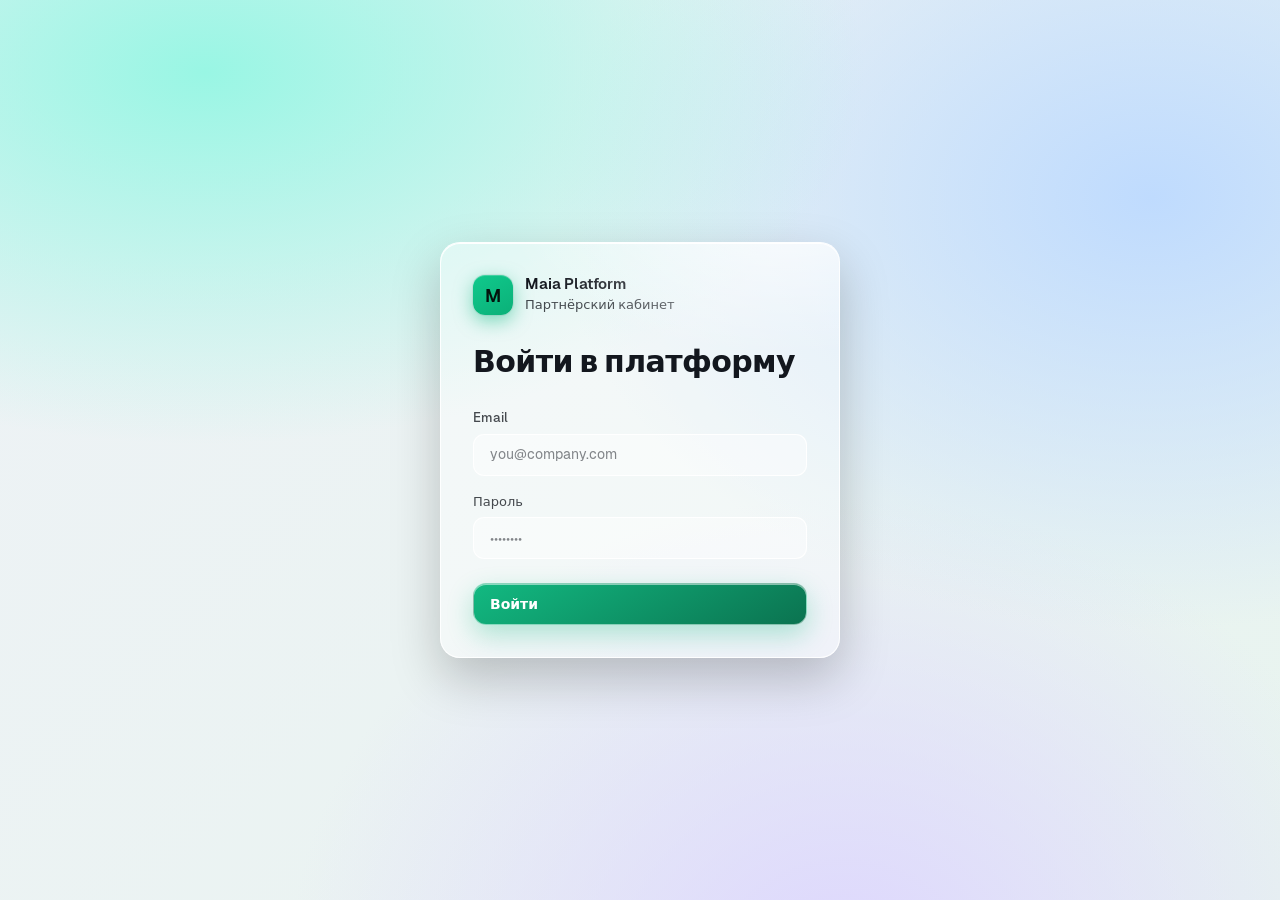
==== commit c8dd3bcd: "deploy: glass-lux cabinet redesign (all screens, 2 themes, responsive)" ====
--- a/index.html
+++ b/index.html
@@ -1,15 +1,18 @@
-<!doctype html>
-<html lang="ru">
-  <head>
-    <meta charset="UTF-8" />
-    <!-- Decision 2 tech-spec: никаких сторонних скриптов -->
-    <meta http-equiv="Content-Security-Policy" content="default-src 'self'; script-src 'self'; style-src 'self' 'unsafe-inline'; font-src 'self' data:; connect-src 'self' https://82-97-252-28.sslip.io; img-src 'self' data:" />
-    <meta name="viewport" content="width=device-width, initial-scale=1.0" />
-    <title>AI Platform — прототип</title>
-    <script type="module" crossorigin src="./assets/index-C4C9k5cS.js"></script>
-    <link rel="stylesheet" crossorigin href="./assets/index-VRxVgjLI.css">
-  </head>
-  <body>
-    <div id="root"></div>
-  </body>
-</html>
+<!doctype html>
+<html lang="ru">
+  <head>
+    <meta charset="UTF-8" />
+    <!-- Decision 2 tech-spec: никаких сторонних скриптов -->
+    <!-- img-src/connect-src include our two cabinet+avatar hosts so the avatar (served cross-origin
+         from the API host) is not blocked by CSP — the real cause of the broken cabinet avatar preview. -->
+    <meta http-equiv="Content-Security-Policy" content="default-src 'self'; script-src 'self'; style-src 'self' 'unsafe-inline'; font-src 'self' data:; connect-src 'self' https://82-97-252-28.sslip.io https://platform.maia24.ru; img-src 'self' data: https://82-97-252-28.sslip.io https://platform.maia24.ru" />
+    <meta name="viewport" content="width=device-width, initial-scale=1.0" />
+    <title>AI Platform — прототип</title>
+    <script type="module" crossorigin src="./assets/index-_PZaUo1k.js"></script>
+    <link rel="stylesheet" crossorigin href="./assets/index-DLlN11La.css">
+  </head>
+  <body>
+    <div id="root"></div>+
+  </body>
+</html>
--- a/assets/index-DLlN11La.css
+++ b/assets/index-DLlN11La.css
@@ -0,0 +1 @@
+@font-face{font-family:Geist Sans;font-style:normal;font-display:swap;font-weight:400;src:url(./geist-sans-latin-400-normal-gapTbOY8.woff2) format("woff2"),url(./geist-sans-latin-400-normal-BOaIZNA2.woff) format("woff")}@font-face{font-family:Geist Sans;font-style:normal;font-display:swap;font-weight:500;src:url(./geist-sans-latin-500-normal-uokXdC-Q.woff2) format("woff2"),url(./geist-sans-latin-500-normal-CN2lyvyL.woff) format("woff")}@font-face{font-family:Geist Sans;font-style:normal;font-display:swap;font-weight:600;src:url(./geist-sans-latin-600-normal-DFOURf8L.woff2) format("woff2"),url(./geist-sans-latin-600-normal-CA1yjETN.woff) format("woff")}/*! tailwindcss v4.3.0 | MIT License | https://tailwindcss.com */@layer properties{@supports (((-webkit-hyphens:none)) and (not (margin-trim:inline))) or ((-moz-orient:inline) and (not (color:rgb(from red r g b)))){*,:before,:after,::backdrop{--tw-rotate-x:initial;--tw-rotate-y:initial;--tw-rotate-z:initial;--tw-skew-x:initial;--tw-skew-y:initial;--tw-space-y-reverse:0;--tw-border-style:solid;--tw-leading:initial;--tw-font-weight:initial;--tw-tracking:initial;--tw-shadow:0 0 #0000;--tw-shadow-color:initial;--tw-shadow-alpha:100%;--tw-inset-shadow:0 0 #0000;--tw-inset-shadow-color:initial;--tw-inset-shadow-alpha:100%;--tw-ring-color:initial;--tw-ring-shadow:0 0 #0000;--tw-inset-ring-color:initial;--tw-inset-ring-shadow:0 0 #0000;--tw-ring-inset:initial;--tw-ring-offset-width:0px;--tw-ring-offset-color:#fff;--tw-ring-offset-shadow:0 0 #0000;--tw-blur:initial;--tw-brightness:initial;--tw-contrast:initial;--tw-grayscale:initial;--tw-hue-rotate:initial;--tw-invert:initial;--tw-opacity:initial;--tw-saturate:initial;--tw-sepia:initial;--tw-drop-shadow:initial;--tw-drop-shadow-color:initial;--tw-drop-shadow-alpha:100%;--tw-drop-shadow-size:initial}}}@layer theme{:root,:host{--font-sans:"Geist Sans", system-ui, -apple-system, "Segoe UI", Roboto, sans-serif;--font-mono:"Geist Sans", ui-monospace, monospace;--color-amber-50:oklch(98.7% .022 95.277);--color-amber-500:oklch(76.9% .188 70.08);--color-amber-700:oklch(55.5% .163 48.998);--color-emerald-50:oklch(97.9% .021 166.113);--color-emerald-500:oklch(69.6% .17 162.48);--color-emerald-700:oklch(50.8% .118 165.612);--color-rose-50:oklch(96.9% .015 12.422);--color-rose-500:oklch(64.5% .246 16.439);--color-rose-700:oklch(51.4% .222 16.935);--color-slate-50:oklch(98.4% .003 247.858);--color-slate-100:oklch(96.8% .007 247.896);--color-slate-400:oklch(70.4% .04 256.788);--color-slate-500:oklch(55.4% .046 257.417);--color-slate-600:oklch(44.6% .043 257.281);--color-slate-700:oklch(37.2% .044 257.287);--color-slate-800:oklch(27.9% .041 260.031);--color-white:#fff;--spacing:.25rem;--text-xs:.75rem;--text-xs--line-height:calc(1 / .75);--text-sm:.875rem;--text-sm--line-height:calc(1.25 / .875);--font-weight-normal:400;--font-weight-medium:500;--font-weight-semibold:600;--tracking-wide:.025em;--leading-tight:1.25;--radius-md:.375rem;--radius-lg:.5rem;--default-transition-duration:.15s;--default-transition-timing-function:cubic-bezier(.4, 0, .2, 1);--default-font-family:var(--font-sans);--default-mono-font-family:var(--font-mono);--color-brand-600:#059669;--color-brand-700:#047857}}@layer base{*,:after,:before,::backdrop{box-sizing:border-box;border:0 solid;margin:0;padding:0}::file-selector-button{box-sizing:border-box;border:0 solid;margin:0;padding:0}html,:host{-webkit-text-size-adjust:100%;-moz-tab-size:4;tab-size:4;line-height:1.5;font-family:var(--default-font-family,ui-sans-serif, system-ui, sans-serif, "Apple Color Emoji", "Segoe UI Emoji", "Segoe UI Symbol", "Noto Color Emoji");font-feature-settings:var(--default-font-feature-settings,normal);font-variation-settings:var(--default-font-variation-settings,normal);-webkit-tap-highlight-color:transparent}hr{height:0;color:inherit;border-top-width:1px}abbr:where([title]){-webkit-text-decoration:underline dotted;text-decoration:underline dotted}h1,h2,h3,h4,h5,h6{font-size:inherit;font-weight:inherit}a{color:inherit;-webkit-text-decoration:inherit;text-decoration:inherit}b,strong{font-weight:bolder}code,kbd,samp,pre{font-family:var(--default-mono-font-family,ui-monospace, SFMono-Regular, Menlo, Monaco, Consolas, "Liberation Mono", "Courier New", monospace);font-feature-settings:var(--default-mono-font-feature-settings,normal);font-variation-settings:var(--default-mono-font-variation-settings,normal);font-size:1em}small{font-size:80%}sub,sup{vertical-align:baseline;font-size:75%;line-height:0;position:relative}sub{bottom:-.25em}sup{top:-.5em}table{text-indent:0;border-color:inherit;border-collapse:collapse}:-moz-focusring{outline:auto}progress{vertical-align:baseline}summary{display:list-item}ol,ul,menu{list-style:none}img,svg,video,canvas,audio,iframe,embed,object{vertical-align:middle;display:block}img,video{max-width:100%;height:auto}button,input,select,optgroup,textarea{font:inherit;font-feature-settings:inherit;font-variation-settings:inherit;letter-spacing:inherit;color:inherit;opacity:1;background-color:#0000;border-radius:0}::file-selector-button{font:inherit;font-feature-settings:inherit;font-variation-settings:inherit;letter-spacing:inherit;color:inherit;opacity:1;background-color:#0000;border-radius:0}:where(select:is([multiple],[size])) optgroup{font-weight:bolder}:where(select:is([multiple],[size])) optgroup option{padding-inline-start:20px}::file-selector-button{margin-inline-end:4px}::placeholder{opacity:1}@supports (not ((-webkit-appearance:-apple-pay-button))) or (contain-intrinsic-size:1px){::placeholder{color:currentColor}@supports (color:color-mix(in lab,red,red)){::placeholder{color:color-mix(in oklab,currentcolor 50%,transparent)}}}textarea{resize:vertical}::-webkit-search-decoration{-webkit-appearance:none}::-webkit-date-and-time-value{min-height:1lh;text-align:inherit}::-webkit-datetime-edit{display:inline-flex}::-webkit-datetime-edit-fields-wrapper{padding:0}::-webkit-datetime-edit{padding-block:0}::-webkit-datetime-edit-year-field{padding-block:0}::-webkit-datetime-edit-month-field{padding-block:0}::-webkit-datetime-edit-day-field{padding-block:0}::-webkit-datetime-edit-hour-field{padding-block:0}::-webkit-datetime-edit-minute-field{padding-block:0}::-webkit-datetime-edit-second-field{padding-block:0}::-webkit-datetime-edit-millisecond-field{padding-block:0}::-webkit-datetime-edit-meridiem-field{padding-block:0}::-webkit-calendar-picker-indicator{line-height:1}:-moz-ui-invalid{box-shadow:none}button,input:where([type=button],[type=reset],[type=submit]){-webkit-appearance:button;-moz-appearance:button;appearance:button}::file-selector-button{-webkit-appearance:button;-moz-appearance:button;appearance:button}::-webkit-inner-spin-button{height:auto}::-webkit-outer-spin-button{height:auto}[hidden]:where(:not([hidden=until-found])){display:none!important}}@layer components;@layer utilities{.pointer-events-none{pointer-events:none}.collapse{visibility:collapse}.visible{visibility:visible}.sr-only{clip-path:inset(50%);white-space:nowrap;border-width:0;width:1px;height:1px;margin:-1px;padding:0;position:absolute;overflow:hidden}.absolute{position:absolute}.fixed{position:fixed}.static{position:static}.z-\[1000\]{z-index:1000}.container{width:100%}@media(min-width:40rem){.container{max-width:40rem}}@media(min-width:48rem){.container{max-width:48rem}}@media(min-width:64rem){.container{max-width:64rem}}@media(min-width:80rem){.container{max-width:80rem}}@media(min-width:96rem){.container{max-width:96rem}}.my-1{margin-block:calc(var(--spacing) * 1)}.mt-3{margin-top:calc(var(--spacing) * 3)}.mb-3{margin-bottom:calc(var(--spacing) * 3)}.ml-1\.5{margin-left:calc(var(--spacing) * 1.5)}.ml-3{margin-left:calc(var(--spacing) * 3)}.block{display:block}.flex{display:flex}.hidden{display:none}.inline-flex{display:inline-flex}.h-3{height:calc(var(--spacing) * 3)}.h-3\.5{height:calc(var(--spacing) * 3.5)}.h-4{height:calc(var(--spacing) * 4)}.h-5{height:calc(var(--spacing) * 5)}.h-screen{height:100vh}.w-3{width:calc(var(--spacing) * 3)}.w-3\.5{width:calc(var(--spacing) * 3.5)}.w-4{width:calc(var(--spacing) * 4)}.max-w-\[80\%\]{max-width:80%}.min-w-0{min-width:calc(var(--spacing) * 0)}.min-w-5{min-width:calc(var(--spacing) * 5)}.min-w-\[1\.25rem\]{min-width:1.25rem}.flex-1{flex:1}.shrink-0{flex-shrink:0}.rotate-90{rotate:90deg}.rotate-180{rotate:180deg}.transform{transform:var(--tw-rotate-x,) var(--tw-rotate-y,) var(--tw-rotate-z,) var(--tw-skew-x,) var(--tw-skew-y,)}.cursor-pointer{cursor:pointer}.list-decimal{list-style-type:decimal}.list-disc{list-style-type:disc}.flex-col{flex-direction:column}.flex-wrap{flex-wrap:wrap}.items-center{align-items:center}.items-end{align-items:flex-end}.items-start{align-items:flex-start}.justify-between{justify-content:space-between}.justify-center{justify-content:center}.gap-0\.5{gap:calc(var(--spacing) * .5)}.gap-1{gap:calc(var(--spacing) * 1)}.gap-2{gap:calc(var(--spacing) * 2)}.gap-3{gap:calc(var(--spacing) * 3)}.gap-4{gap:calc(var(--spacing) * 4)}:where(.space-y-0\.5>:not(:last-child)){--tw-space-y-reverse:0;margin-block-start:calc(calc(var(--spacing) * .5) * var(--tw-space-y-reverse));margin-block-end:calc(calc(var(--spacing) * .5) * calc(1 - var(--tw-space-y-reverse)))}:where(.space-y-2>:not(:last-child)){--tw-space-y-reverse:0;margin-block-start:calc(calc(var(--spacing) * 2) * var(--tw-space-y-reverse));margin-block-end:calc(calc(var(--spacing) * 2) * calc(1 - var(--tw-space-y-reverse)))}:where(.space-y-4>:not(:last-child)){--tw-space-y-reverse:0;margin-block-start:calc(calc(var(--spacing) * 4) * var(--tw-space-y-reverse));margin-block-end:calc(calc(var(--spacing) * 4) * calc(1 - var(--tw-space-y-reverse)))}.overflow-hidden{overflow:hidden}.rounded{border-radius:.25rem}.rounded-full{border-radius:3.40282e38px}.rounded-lg{border-radius:var(--radius-lg)}.rounded-md{border-radius:var(--radius-md)}.border{border-style:var(--tw-border-style);border-width:1px}.bg-\[\#229ED9\]\/10{background-color:#229ed91a}.bg-amber-50{background-color:var(--color-amber-50)}.bg-amber-500{background-color:var(--color-amber-500)}.bg-brand-600{background-color:var(--color-brand-600)}.bg-emerald-50{background-color:var(--color-emerald-50)}.bg-emerald-500{background-color:var(--color-emerald-500)}.bg-rose-50{background-color:var(--color-rose-50)}.bg-rose-500{background-color:var(--color-rose-500)}.bg-slate-50{background-color:var(--color-slate-50)}.bg-slate-100{background-color:var(--color-slate-100)}.bg-slate-400{background-color:var(--color-slate-400)}.bg-slate-800{background-color:var(--color-slate-800)}.p-4{padding:calc(var(--spacing) * 4)}.px-1{padding-inline:calc(var(--spacing) * 1)}.px-2{padding-inline:calc(var(--spacing) * 2)}.px-3{padding-inline:calc(var(--spacing) * 3)}.px-4{padding-inline:calc(var(--spacing) * 4)}.py-1{padding-block:calc(var(--spacing) * 1)}.py-2{padding-block:calc(var(--spacing) * 2)}.py-3{padding-block:calc(var(--spacing) * 3)}.pl-5{padding-left:calc(var(--spacing) * 5)}.text-sm{font-size:var(--text-sm);line-height:var(--tw-leading,var(--text-sm--line-height))}.text-xs{font-size:var(--text-xs);line-height:var(--tw-leading,var(--text-xs--line-height))}.text-\[10px\]{font-size:10px}.text-\[11px\]{font-size:11px}.leading-tight{--tw-leading:var(--leading-tight);line-height:var(--leading-tight)}.font-medium{--tw-font-weight:var(--font-weight-medium);font-weight:var(--font-weight-medium)}.font-normal{--tw-font-weight:var(--font-weight-normal);font-weight:var(--font-weight-normal)}.font-semibold{--tw-font-weight:var(--font-weight-semibold);font-weight:var(--font-weight-semibold)}.tracking-wide{--tw-tracking:var(--tracking-wide);letter-spacing:var(--tracking-wide)}.break-words{overflow-wrap:break-word}.break-all{word-break:break-all}.whitespace-nowrap{white-space:nowrap}.text-\[\#229ED9\]{color:#229ed9}.text-amber-700{color:var(--color-amber-700)}.text-emerald-700{color:var(--color-emerald-700)}.text-rose-700{color:var(--color-rose-700)}.text-slate-500{color:var(--color-slate-500)}.text-slate-600{color:var(--color-slate-600)}.text-slate-700{color:var(--color-slate-700)}.text-white{color:var(--color-white)}.uppercase{text-transform:uppercase}.shadow-lg{--tw-shadow:0 10px 15px -3px var(--tw-shadow-color,#0000001a), 0 4px 6px -4px var(--tw-shadow-color,#0000001a);box-shadow:var(--tw-inset-shadow),var(--tw-inset-ring-shadow),var(--tw-ring-offset-shadow),var(--tw-ring-shadow),var(--tw-shadow)}.filter{filter:var(--tw-blur,) var(--tw-brightness,) var(--tw-contrast,) var(--tw-grayscale,) var(--tw-hue-rotate,) var(--tw-invert,) var(--tw-saturate,) var(--tw-sepia,) var(--tw-drop-shadow,)}.transition{transition-property:color,background-color,border-color,outline-color,text-decoration-color,fill,stroke,--tw-gradient-from,--tw-gradient-via,--tw-gradient-to,opacity,box-shadow,transform,translate,scale,rotate,filter,-webkit-backdrop-filter,backdrop-filter,display,content-visibility,overlay,pointer-events;transition-timing-function:var(--tw-ease,var(--default-transition-timing-function));transition-duration:var(--tw-duration,var(--default-transition-duration))}.transition-colors{transition-property:color,background-color,border-color,outline-color,text-decoration-color,fill,stroke,--tw-gradient-from,--tw-gradient-via,--tw-gradient-to;transition-timing-function:var(--tw-ease,var(--default-transition-timing-function));transition-duration:var(--tw-duration,var(--default-transition-duration))}.transition-transform{transition-property:transform,translate,scale,rotate;transition-timing-function:var(--tw-ease,var(--default-transition-timing-function));transition-duration:var(--tw-duration,var(--default-transition-duration))}.first\:mt-0:first-child{margin-top:calc(var(--spacing) * 0)}.last\:mb-0:last-child{margin-bottom:calc(var(--spacing) * 0)}.last\:border-0:last-child{border-style:var(--tw-border-style);border-width:0}@media(hover:hover){.hover\:bg-brand-700:hover{background-color:var(--color-brand-700)}}.disabled\:cursor-not-allowed:disabled{cursor:not-allowed}.disabled\:opacity-50:disabled{opacity:.5}}:root[data-theme=dark]{--bg:radial-gradient(1100px 620px at 16% 8%, #1fb58a 0%, transparent 56%), radial-gradient(1000px 720px at 90% 22%, #2563eb 0%, transparent 55%), radial-gradient(960px 820px at 66% 108%, #7c3aed 0%, transparent 52%), linear-gradient(135deg,#0a0f16,#0b201c);--solid-bg:#0b1118;--txt:#f4f7fa;--txt-2:#f4f7faa8;--txt-3:#f4f7fa6b;--panel-bg:#0c111866;--panel-border:#ffffff26;--spec:#ffffff2e;--panel-top:#ffffff3d;--lite-bg:#ffffff1a;--lite-border:#fff3;--glass-blur:22px;--glass-sat:170%;--solid-panel:#121925;--hover:#ffffff0f;--active:#ffffff24;--active-top:#ffffff40;--row-hover:#ffffff0d;--divider:#ffffff12;--th-border:#ffffff1f;--seg-on:#0c7e57;--seg-on-top:#ffffff47;--tt-on:#ffffff24;--sb-thumb:linear-gradient(180deg,#ffffff42,#ffffff14);--sb-thumb-h:linear-gradient(180deg,#ffffff6b,#ffffff2e);--accent:#34d399;--accent-icon:#34d399;--mark-grad:linear-gradient(150deg,#6ee7b7,#10b981);--mark-tx:#04130d;--av-bd:#ffffff38;--brand-plate:#ffffff0f;--btn-grad:linear-gradient(150deg,#6ee7b7,#10b981);--btn-tx:#04130d;--btn-border:#ffffff59;--ok-bg:#10b9812e;--ok-bd:#34d39961;--ok-tx:#8ef0c6;--ok-d:#34d399;--tr-bg:#d9a01e2e;--tr-bd:#f5c85a5c;--tr-tx:#f6d98a;--tr-d:#f2c14e;--pa-bg:#ffffff1a;--pa-bd:#ffffff38;--pa-tx:#f4f7faa8;--pa-d:#a8b0ba}:root[data-theme=light]{--bg:radial-gradient(1100px 620px at 16% 8%, #99f6e4 0%, transparent 60%), radial-gradient(1000px 720px at 90% 22%, #bfdbfe 0%, transparent 60%), radial-gradient(960px 820px at 66% 108%, #ddd6fe 0%, transparent 58%), linear-gradient(135deg,#eef2f6,#e8f4ef);--solid-bg:#eef2f6;--txt:#13171e;--txt-2:#13171ec7;--txt-3:#13171e85;--panel-bg:#fff6;--panel-border:#ffffffe6;--spec:#ffffffbf;--panel-top:#fff;--lite-bg:#fff6;--lite-border:#fffffff2;--glass-blur:26px;--glass-sat:185%;--solid-panel:#fff;--hover:#13171e0d;--active:#ffffffd9;--active-top:#fff;--row-hover:#ffffff8c;--divider:#13171e14;--th-border:#13171e1a;--seg-on:#0c7e57;--seg-on-top:#ffffff52;--tt-on:#13171e0f;--sb-thumb:linear-gradient(180deg,#13171e52,#13171e1f);--sb-thumb-h:linear-gradient(180deg,#13171e75,#13171e3d);--accent:#0c7e57;--accent-icon:#0c7e57;--mark-grad:linear-gradient(150deg,#10c98c,#0bb078);--mark-tx:#04130d;--av-bd:#13171e33;--brand-plate:#ffffff80;--btn-grad:linear-gradient(150deg,#12b981,#0b7350);--btn-tx:#fff;--btn-border:#ffffff80;--ok-bg:#10b98124;--ok-bd:#10b98152;--ok-tx:#0b6b4b;--ok-d:#10b981;--tr-bg:#c18a1e29;--tr-bd:#c18a1e52;--tr-tx:#876008;--tr-d:#c68a1e;--pa-bg:#13171e0f;--pa-bd:#13171e24;--pa-tx:#13171e8c;--pa-d:#9aa0a8}:root{--s1:4px;--s2:8px;--s3:12px;--s4:16px;--s6:24px;--s8:32px;--s10:40px;--t-cap:13px;--t-sm:14px;--t-base:15px;--t-xl:30px;--ease:cubic-bezier(.22,1,.36,1);--dur:.2s;--dur-slow:.28s;font-family:var(--font-sans)}.tnum,.num{font-variant-numeric:tabular-nums}.app-shell ::-webkit-scrollbar{width:10px;height:10px}.app-shell ::-webkit-scrollbar-button{width:0;height:0;display:none}.app-shell ::-webkit-scrollbar-button:start{width:0;height:0;display:none}.app-shell ::-webkit-scrollbar-button:end{width:0;height:0;display:none}.app-shell ::-webkit-scrollbar-track{background:0 0;margin:8px 0 22px}.app-shell ::-webkit-scrollbar-thumb{background:var(--sb-thumb);transition:background var(--dur) var(--ease);background-clip:padding-box;border:2px solid #0000;border-radius:999px}.app-shell ::-webkit-scrollbar-thumb:hover{background:var(--sb-thumb-h);background-clip:padding-box}.app-shell ::-webkit-scrollbar-corner{background:0 0}.glass{-webkit-backdrop-filter:blur(var(--glass-blur)) saturate(var(--glass-sat));background:var(--panel-bg);border:1px solid var(--panel-border);box-shadow:inset 0 1px 0 var(--panel-top),0 20px 50px #00000038;position:relative;overflow:hidden}.glass:after{content:"";pointer-events:none;border-radius:inherit;background:radial-gradient(140% 70% at 86% -8%,var(--spec),transparent 50%);position:absolute;top:0;right:0;bottom:0;left:0}.glass-lite{-webkit-backdrop-filter:blur(16px) saturate(var(--glass-sat));background:var(--lite-bg);border:1px solid var(--lite-border)}.app-shell{height:100vh;color:var(--txt);background:var(--bg);-webkit-font-smoothing:antialiased;text-rendering:optimizelegibility;background-attachment:fixed;display:flex;overflow:hidden}.app-main{min-width:0;height:100vh;padding:var(--s10);flex-direction:column;flex:1;display:flex;overflow-y:auto}.side{width:264px;height:100vh;padding:var(--s3);flex-direction:column;flex:none;display:flex}.side .brand{align-items:center;gap:var(--s3);padding:var(--s2) var(--s3);margin-bottom:var(--s2);background:var(--brand-plate);border:1px solid var(--lite-border);box-shadow:inset 0 1px 0 var(--spec),0 4px 14px #0000001f;border-radius:14px;display:flex}.brand-mark{width:40px;height:40px;color:var(--mark-tx);background:var(--mark-grad);border-radius:12px;flex:none;justify-content:center;align-items:center;font-size:18px;font-weight:700;display:flex;box-shadow:inset 0 1px #ffffff38,0 0 0 1px #0000000d,0 6px 18px #10b98180}.brand-name{font-size:var(--t-base);color:var(--txt);letter-spacing:-.01em;font-weight:600;line-height:1.2}.brand-sub{font-size:var(--t-cap);color:var(--txt-2);margin-top:2px}.side nav{gap:var(--s1);padding:var(--s4) 0;flex-direction:column;flex:1;display:flex}.nav-i{align-items:center;gap:var(--s3);height:42px;padding:0 var(--s3);color:var(--txt-2);font-size:var(--t-sm);cursor:pointer;transition:background var(--dur) var(--ease),color var(--dur) var(--ease);border-radius:11px;font-weight:500;text-decoration:none;display:flex}.nav-i svg{width:20px;height:20px;color:var(--txt-3);transition:color var(--dur) var(--ease)}.nav-i:hover{background:var(--hover);color:var(--txt)}.nav-i.on{background:var(--active);color:var(--txt);box-shadow:inset 0 1px 0 var(--active-top);font-weight:600}.nav-i.on svg{color:var(--accent-icon)}.side-foot{border-top:1px solid var(--th-border);padding-top:var(--s3)}.me{align-items:center;gap:var(--s3);height:48px;padding:0 var(--s3);display:flex}.me-av{background:var(--lite-bg);border:1px solid var(--av-bd);width:32px;height:32px;color:var(--accent);font-weight:600;font-size:var(--t-cap);border-radius:9px;flex:none;justify-content:center;align-items:center;display:flex}.me-mail{font-size:var(--t-sm);color:var(--txt);white-space:nowrap;text-overflow:ellipsis;font-weight:500;line-height:1.2;overflow:hidden}.me-lvl{font-size:var(--t-cap);color:var(--txt-3);margin-top:2px}.logout{align-items:center;gap:var(--s3);width:100%;height:42px;padding:0 var(--s3);color:var(--txt-3);font:inherit;font-size:var(--t-sm);cursor:pointer;transition:background var(--dur) var(--ease),color var(--dur) var(--ease);background:0 0;border:none;border-radius:11px;display:flex}.logout svg{width:18px;height:18px}.logout:hover{background:var(--hover);color:var(--txt)}.head{justify-content:space-between;align-items:flex-start;gap:var(--s6);margin-bottom:var(--s8);flex:none;display:flex}.clients h1{font-size:var(--t-xl);letter-spacing:-.02em;color:var(--txt);font-weight:600;line-height:1}.count{font-size:var(--t-sm);color:var(--txt-2);margin-top:var(--s2)}.count b{color:var(--txt);font-weight:600}.btn{align-items:center;gap:var(--s2);height:42px;padding:0 var(--s4);font:inherit;font-size:var(--t-sm);color:var(--btn-tx);cursor:pointer;border:1px solid var(--btn-border);background:var(--btn-grad);transition:transform var(--dur-slow) var(--ease),box-shadow var(--dur-slow) var(--ease);border-radius:13px;font-weight:600;display:inline-flex;box-shadow:inset 0 1px #ffffff80,0 10px 26px #10b9814d}.btn svg{width:18px;height:18px}.btn:hover{transform:translateY(-1px)}.btn:active{transform:translateY(1px)}.head-actions{align-items:center;gap:var(--s3);display:flex}.theme-toggle{gap:var(--s1);height:42px;padding:var(--s1);border-radius:13px;display:inline-flex;position:relative}.tt-thumb{top:var(--s1);left:var(--s1);background:var(--tt-on);pointer-events:none;z-index:0;width:38px;height:34px;transition:transform .3s var(--ease);border-radius:9px;position:absolute}:root[data-theme=light] .tt-thumb{transform:translate(0)}:root[data-theme=dark] .tt-thumb{transform:translate(42px)}.tt{z-index:1;width:38px;height:34px;color:var(--txt-3);cursor:pointer;transition:color var(--dur) var(--ease);background:0 0;border:none;border-radius:9px;justify-content:center;align-items:center;display:inline-flex;position:relative}.tt svg{width:18px;height:18px}.tt:hover{color:var(--txt-2)}.tt.on{color:var(--accent)}.toolbar{justify-content:space-between;align-items:center;gap:var(--s4);margin-bottom:var(--s4);flex:none;display:flex}.seg{gap:var(--s1);height:42px;padding:var(--s1);border-radius:13px;display:inline-flex}.seg button{cursor:pointer;font:inherit;font-size:var(--t-sm);color:var(--txt-2);padding:0 var(--s3);transition:background var(--dur) var(--ease),color var(--dur) var(--ease);background:0 0;border:none;border-radius:9px;align-items:center;gap:6px;font-weight:500;display:inline-flex}.seg button .n{color:var(--txt-2);font-weight:600}.seg button.on{background:var(--seg-on);color:#fff;box-shadow:inset 0 1px 0 var(--seg-on-top),0 4px 12px #0c7e5747;font-weight:600}.seg button.on .n{color:#ffffffd1}.search{height:42px;position:relative}.search svg{left:var(--s3);color:var(--txt-3);z-index:1;width:18px;height:18px;position:absolute;top:50%;transform:translateY(-50%)}.search input{width:280px;height:42px;padding:0 var(--s4) 0 40px;font:inherit;font-size:var(--t-sm);color:var(--txt);background:var(--lite-bg);border:1px solid var(--lite-border);-webkit-backdrop-filter:blur(14px);backdrop-filter:blur(14px);transition:border-color var(--dur) var(--ease),box-shadow var(--dur) var(--ease);border-radius:13px;outline:none}.search input::placeholder{color:var(--txt-3)}.search input:focus{border-color:#34d399b3;box-shadow:0 0 0 3px #34d39933}.card{border-radius:20px;flex-direction:column;flex:1;min-height:0;display:flex;overflow:hidden}.clients table{border-collapse:collapse;width:100%;font-size:var(--t-base);flex-direction:column;flex:1;min-height:0;display:flex}.clients thead{flex:none;padding-right:10px;display:block}.clients tbody{scrollbar-gutter:stable;flex:1;min-height:0;display:block;overflow-y:auto}.clients thead tr,.clients tbody tr{table-layout:fixed;width:100%;display:table}.clients th:nth-child(2),.clients td:nth-child(2){width:170px}.clients th:nth-child(3),.clients td:nth-child(3),.clients th:nth-child(4),.clients td:nth-child(4){width:160px}.clients th,.clients td{padding:0 var(--s6);text-align:center;vertical-align:middle}.clients th:first-child,.clients td:first-child{text-align:left}.clients thead th:first-child{padding-left:calc(var(--s6) + 36px + var(--s3))}.clients thead th{height:50px;font-size:var(--t-cap);color:var(--txt-2);border-bottom:1px solid var(--th-border);font-weight:500}.clients tbody td{border-bottom:1px solid var(--divider);height:68px;color:var(--txt-2)}.clients tbody tr:last-child td{border-bottom:none}.clients tbody tr{cursor:pointer;transition:background var(--dur) var(--ease)}.clients tbody tr:hover{background:var(--row-hover)}.c-name{justify-content:flex-start;align-items:center;gap:var(--s3);text-align:left;min-width:0;display:flex}.c-logo{width:36px;height:36px;font-weight:600;font-size:var(--t-sm);color:#fff;border-radius:10px;flex:none;justify-content:center;align-items:center;display:flex;box-shadow:inset 0 1px #ffffff40}.c-title{color:var(--txt);font-weight:500;font-size:var(--t-base);white-space:nowrap;text-overflow:ellipsis;line-height:1.2;overflow:hidden}.dash{color:var(--txt-3)}.pill{height:26px;font-size:var(--t-cap);-webkit-backdrop-filter:blur(8px);backdrop-filter:blur(8px);border:1px solid #0000;border-radius:999px;align-items:center;gap:7px;padding:0 11px 0 9px;font-weight:500;display:inline-flex}.pill .d{border-radius:50%;width:6px;height:6px}.pill.ok{background:var(--ok-bg);border-color:var(--ok-bd);color:var(--ok-tx)}.pill.ok .d{background:var(--ok-d);box-shadow:0 0 6px var(--ok-d)}.pill.tr{background:var(--tr-bg);border-color:var(--tr-bd);color:var(--tr-tx)}.pill.tr .d{background:var(--tr-d);box-shadow:0 0 6px var(--tr-d)}.pill.pa{background:var(--pa-bg);border-color:var(--pa-bd);color:var(--pa-tx)}.pill.pa .d{background:var(--pa-d)}.screen h1{font-size:var(--t-xl);letter-spacing:-.02em;color:var(--txt);font-weight:600;line-height:1.05}.screen-sub{font-size:var(--t-sm);color:var(--txt-2);margin-top:var(--s2)}.panel{padding:var(--s6);border-radius:16px}.stub{padding:var(--s10);text-align:center;border:1px dashed var(--panel-border);background:var(--lite-bg);-webkit-backdrop-filter:blur(14px) saturate(var(--glass-sat));backdrop-filter:blur(14px) saturate(var(--glass-sat));border-radius:16px}.stub-title{font-size:var(--t-base);color:var(--txt-2);font-weight:600}.stub-sub{font-size:var(--t-cap);color:var(--txt-3);margin-top:var(--s1)}.grid-cards{gap:var(--s4);grid-template-columns:repeat(auto-fill,minmax(240px,1fr));display:grid}.grid-2{gap:var(--s4);grid-template-columns:repeat(auto-fit,minmax(320px,1fr));display:grid}.field{width:100%;height:42px;padding:0 var(--s4);font:inherit;font-size:var(--t-sm);color:var(--txt);background:var(--lite-bg);border:1px solid var(--lite-border);transition:border-color var(--dur) var(--ease),box-shadow var(--dur) var(--ease);border-radius:11px;outline:none}select.field{cursor:pointer}textarea.field{height:auto;min-height:110px;padding:var(--s3) var(--s4);resize:vertical;line-height:1.5}.field::placeholder{color:var(--txt-3)}.field:focus{border-color:#34d399b3;box-shadow:0 0 0 3px #34d39933}.field-label{font-size:var(--t-cap);color:var(--txt-2);margin-bottom:6px;font-weight:500;display:block}.btn-ghost{justify-content:center;align-items:center;gap:var(--s2);height:42px;padding:0 var(--s4);font:inherit;font-size:var(--t-sm);color:var(--txt);cursor:pointer;background:var(--lite-bg);border:1px solid var(--lite-border);transition:background var(--dur) var(--ease);border-radius:13px;font-weight:600;display:inline-flex}.btn-ghost:hover{background:var(--hover)}.tabbar{gap:var(--s1);margin-bottom:var(--s6);flex-wrap:wrap;display:flex}.tab{height:38px;padding:0 var(--s4);cursor:pointer;font:inherit;font-size:var(--t-sm);color:var(--txt-2);transition:background var(--dur) var(--ease),color var(--dur) var(--ease);background:0 0;border:none;border-radius:10px;align-items:center;font-weight:500;text-decoration:none;display:inline-flex}.tab:hover{background:var(--hover);color:var(--txt)}.tab.on{background:var(--active);color:var(--txt);box-shadow:inset 0 1px 0 var(--active-top);font-weight:600}.divider{background:var(--divider);height:1px;margin:var(--s6) 0;border:none}.muted{color:var(--txt-2)}.muted-3{color:var(--txt-3)}.link{color:var(--accent);text-underline-offset:2px;cursor:pointer;text-decoration:underline}.auth-shell{min-height:100vh;padding:var(--s6);color:var(--txt);background:var(--bg);background-attachment:fixed;justify-content:center;align-items:center;display:flex}.auth-card{width:100%;max-width:400px;padding:var(--s8);border-radius:20px}@media(max-width:1024px){.app-main{padding:var(--s6)}.side{width:216px}}@media(max-width:820px){.side{width:64px;padding:var(--s2)}.side .brand{padding:var(--s2);justify-content:center;gap:0}.brand-name,.brand-sub,.nav-label,.me-text,.logout-label{display:none}.nav-i,.me,.logout{justify-content:center;padding:0}}@media(max-width:640px){.app-main{padding:var(--s4)}.head{align-items:stretch;gap:var(--s4);flex-direction:column}.head-actions{justify-content:space-between}.toolbar{flex-direction:column;align-items:stretch}.seg{overflow-x:auto}.search,.search input{width:100%}.clients th,.clients td{padding:0 var(--s3)}.clients th:nth-child(2),.clients td:nth-child(2){width:118px}.clients th:nth-child(3),.clients td:nth-child(3),.clients th:nth-child(4),.clients td:nth-child(4){width:104px}.clients thead th:first-child{padding-left:calc(var(--s3) + 36px + var(--s3))}}@media(prefers-reduced-transparency:reduce){.app-shell,.auth-shell{background:var(--solid-bg)}.glass,.glass-lite,.search input,.stub{-webkit-backdrop-filter:none;background:var(--solid-panel)}.glass:after{display:none}}@media(prefers-reduced-motion:reduce){.app-shell *{transition-duration:.01ms!important;animation-duration:.01ms!important}}@property --tw-rotate-x{syntax:"*";inherits:false}@property --tw-rotate-y{syntax:"*";inherits:false}@property --tw-rotate-z{syntax:"*";inherits:false}@property --tw-skew-x{syntax:"*";inherits:false}@property --tw-skew-y{syntax:"*";inherits:false}@property --tw-space-y-reverse{syntax:"*";inherits:false;initial-value:0}@property --tw-border-style{syntax:"*";inherits:false;initial-value:solid}@property --tw-leading{syntax:"*";inherits:false}@property --tw-font-weight{syntax:"*";inherits:false}@property --tw-tracking{syntax:"*";inherits:false}@property --tw-shadow{syntax:"*";inherits:false;initial-value:0 0 #0000}@property --tw-shadow-color{syntax:"*";inherits:false}@property --tw-shadow-alpha{syntax:"<percentage>";inherits:false;initial-value:100%}@property --tw-inset-shadow{syntax:"*";inherits:false;initial-value:0 0 #0000}@property --tw-inset-shadow-color{syntax:"*";inherits:false}@property --tw-inset-shadow-alpha{syntax:"<percentage>";inherits:false;initial-value:100%}@property --tw-ring-color{syntax:"*";inherits:false}@property --tw-ring-shadow{syntax:"*";inherits:false;initial-value:0 0 #0000}@property --tw-inset-ring-color{syntax:"*";inherits:false}@property --tw-inset-ring-shadow{syntax:"*";inherits:false;initial-value:0 0 #0000}@property --tw-ring-inset{syntax:"*";inherits:false}@property --tw-ring-offset-width{syntax:"<length>";inherits:false;initial-value:0}@property --tw-ring-offset-color{syntax:"*";inherits:false;initial-value:#fff}@property --tw-ring-offset-shadow{syntax:"*";inherits:false;initial-value:0 0 #0000}@property --tw-blur{syntax:"*";inherits:false}@property --tw-brightness{syntax:"*";inherits:false}@property --tw-contrast{syntax:"*";inherits:false}@property --tw-grayscale{syntax:"*";inherits:false}@property --tw-hue-rotate{syntax:"*";inherits:false}@property --tw-invert{syntax:"*";inherits:false}@property --tw-opacity{syntax:"*";inherits:false}@property --tw-saturate{syntax:"*";inherits:false}@property --tw-sepia{syntax:"*";inherits:false}@property --tw-drop-shadow{syntax:"*";inherits:false}@property --tw-drop-shadow-color{syntax:"*";inherits:false}@property --tw-drop-shadow-alpha{syntax:"<percentage>";inherits:false;initial-value:100%}@property --tw-drop-shadow-size{syntax:"*";inherits:false}
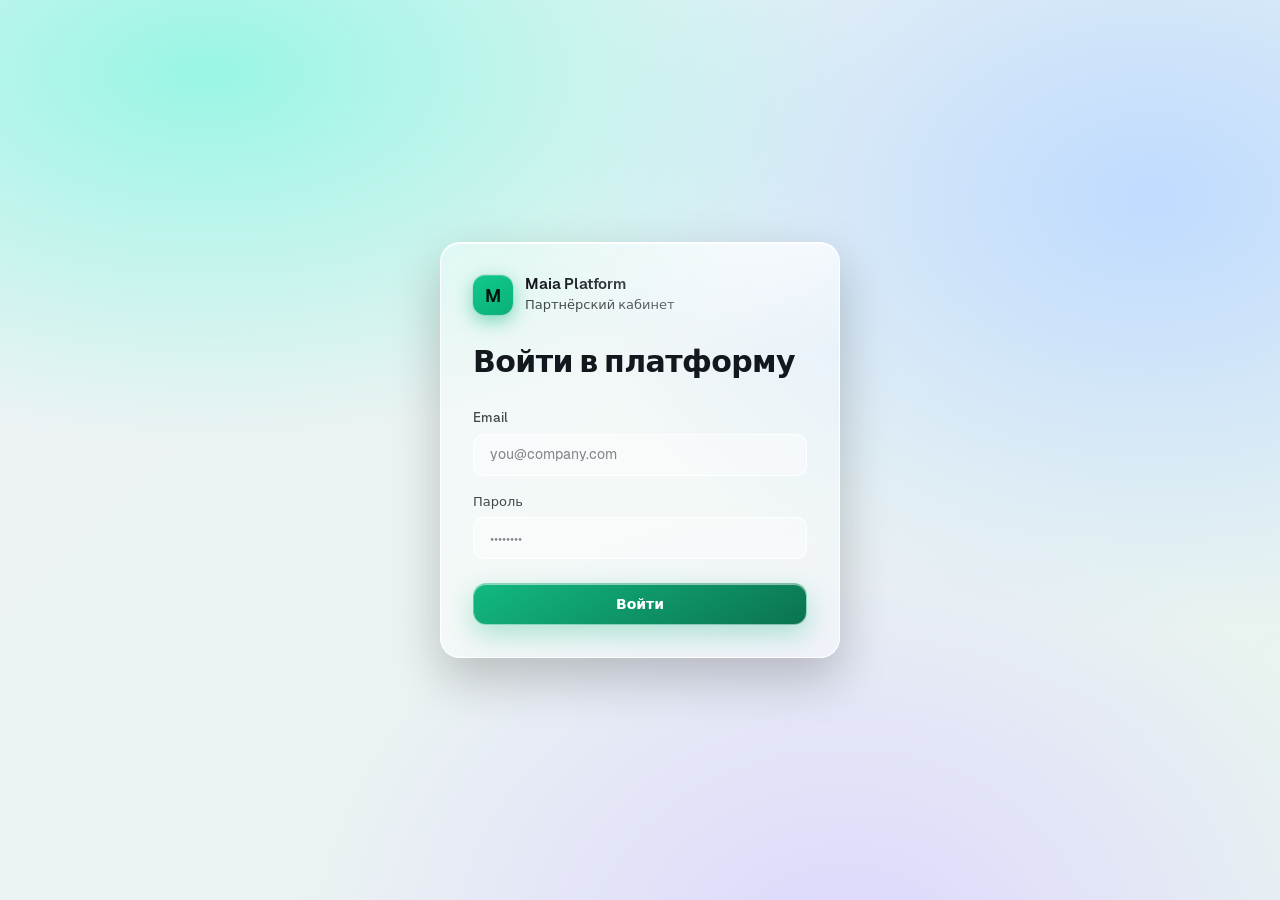
==== commit f5fa54c9: "deploy: center full-width button label" ====
--- a/index.html
+++ b/index.html
@@ -8,8 +8,8 @@
     <meta http-equiv="Content-Security-Policy" content="default-src 'self'; script-src 'self'; style-src 'self' 'unsafe-inline'; font-src 'self' data:; connect-src 'self' https://82-97-252-28.sslip.io https://platform.maia24.ru; img-src 'self' data: https://82-97-252-28.sslip.io https://platform.maia24.ru" />
     <meta name="viewport" content="width=device-width, initial-scale=1.0" />
     <title>AI Platform — прототип</title>
-    <script type="module" crossorigin src="./assets/index-_PZaUo1k.js"></script>
-    <link rel="stylesheet" crossorigin href="./assets/index-DLlN11La.css">
+    <script type="module" crossorigin src="./assets/index-D7P3BV88.js"></script>
+    <link rel="stylesheet" crossorigin href="./assets/index-PYboBxYt.css">
   </head>
   <body>
     <div id="root"></div>
--- a/assets/index-PYboBxYt.css
+++ b/assets/index-PYboBxYt.css
@@ -0,0 +1 @@
+@font-face{font-family:Geist Sans;font-style:normal;font-display:swap;font-weight:400;src:url(./geist-sans-latin-400-normal-gapTbOY8.woff2) format("woff2"),url(./geist-sans-latin-400-normal-BOaIZNA2.woff) format("woff")}@font-face{font-family:Geist Sans;font-style:normal;font-display:swap;font-weight:500;src:url(./geist-sans-latin-500-normal-uokXdC-Q.woff2) format("woff2"),url(./geist-sans-latin-500-normal-CN2lyvyL.woff) format("woff")}@font-face{font-family:Geist Sans;font-style:normal;font-display:swap;font-weight:600;src:url(./geist-sans-latin-600-normal-DFOURf8L.woff2) format("woff2"),url(./geist-sans-latin-600-normal-CA1yjETN.woff) format("woff")}/*! tailwindcss v4.3.0 | MIT License | https://tailwindcss.com */@layer properties{@supports (((-webkit-hyphens:none)) and (not (margin-trim:inline))) or ((-moz-orient:inline) and (not (color:rgb(from red r g b)))){*,:before,:after,::backdrop{--tw-rotate-x:initial;--tw-rotate-y:initial;--tw-rotate-z:initial;--tw-skew-x:initial;--tw-skew-y:initial;--tw-space-y-reverse:0;--tw-border-style:solid;--tw-leading:initial;--tw-font-weight:initial;--tw-tracking:initial;--tw-shadow:0 0 #0000;--tw-shadow-color:initial;--tw-shadow-alpha:100%;--tw-inset-shadow:0 0 #0000;--tw-inset-shadow-color:initial;--tw-inset-shadow-alpha:100%;--tw-ring-color:initial;--tw-ring-shadow:0 0 #0000;--tw-inset-ring-color:initial;--tw-inset-ring-shadow:0 0 #0000;--tw-ring-inset:initial;--tw-ring-offset-width:0px;--tw-ring-offset-color:#fff;--tw-ring-offset-shadow:0 0 #0000;--tw-blur:initial;--tw-brightness:initial;--tw-contrast:initial;--tw-grayscale:initial;--tw-hue-rotate:initial;--tw-invert:initial;--tw-opacity:initial;--tw-saturate:initial;--tw-sepia:initial;--tw-drop-shadow:initial;--tw-drop-shadow-color:initial;--tw-drop-shadow-alpha:100%;--tw-drop-shadow-size:initial}}}@layer theme{:root,:host{--font-sans:"Geist Sans", system-ui, -apple-system, "Segoe UI", Roboto, sans-serif;--font-mono:"Geist Sans", ui-monospace, monospace;--color-amber-50:oklch(98.7% .022 95.277);--color-amber-500:oklch(76.9% .188 70.08);--color-amber-700:oklch(55.5% .163 48.998);--color-emerald-50:oklch(97.9% .021 166.113);--color-emerald-500:oklch(69.6% .17 162.48);--color-emerald-700:oklch(50.8% .118 165.612);--color-rose-50:oklch(96.9% .015 12.422);--color-rose-500:oklch(64.5% .246 16.439);--color-rose-700:oklch(51.4% .222 16.935);--color-slate-50:oklch(98.4% .003 247.858);--color-slate-100:oklch(96.8% .007 247.896);--color-slate-400:oklch(70.4% .04 256.788);--color-slate-500:oklch(55.4% .046 257.417);--color-slate-600:oklch(44.6% .043 257.281);--color-slate-700:oklch(37.2% .044 257.287);--color-slate-800:oklch(27.9% .041 260.031);--color-white:#fff;--spacing:.25rem;--text-xs:.75rem;--text-xs--line-height:calc(1 / .75);--text-sm:.875rem;--text-sm--line-height:calc(1.25 / .875);--font-weight-normal:400;--font-weight-medium:500;--font-weight-semibold:600;--tracking-wide:.025em;--leading-tight:1.25;--radius-md:.375rem;--radius-lg:.5rem;--default-transition-duration:.15s;--default-transition-timing-function:cubic-bezier(.4, 0, .2, 1);--default-font-family:var(--font-sans);--default-mono-font-family:var(--font-mono);--color-brand-600:#059669;--color-brand-700:#047857}}@layer base{*,:after,:before,::backdrop{box-sizing:border-box;border:0 solid;margin:0;padding:0}::file-selector-button{box-sizing:border-box;border:0 solid;margin:0;padding:0}html,:host{-webkit-text-size-adjust:100%;-moz-tab-size:4;tab-size:4;line-height:1.5;font-family:var(--default-font-family,ui-sans-serif, system-ui, sans-serif, "Apple Color Emoji", "Segoe UI Emoji", "Segoe UI Symbol", "Noto Color Emoji");font-feature-settings:var(--default-font-feature-settings,normal);font-variation-settings:var(--default-font-variation-settings,normal);-webkit-tap-highlight-color:transparent}hr{height:0;color:inherit;border-top-width:1px}abbr:where([title]){-webkit-text-decoration:underline dotted;text-decoration:underline dotted}h1,h2,h3,h4,h5,h6{font-size:inherit;font-weight:inherit}a{color:inherit;-webkit-text-decoration:inherit;text-decoration:inherit}b,strong{font-weight:bolder}code,kbd,samp,pre{font-family:var(--default-mono-font-family,ui-monospace, SFMono-Regular, Menlo, Monaco, Consolas, "Liberation Mono", "Courier New", monospace);font-feature-settings:var(--default-mono-font-feature-settings,normal);font-variation-settings:var(--default-mono-font-variation-settings,normal);font-size:1em}small{font-size:80%}sub,sup{vertical-align:baseline;font-size:75%;line-height:0;position:relative}sub{bottom:-.25em}sup{top:-.5em}table{text-indent:0;border-color:inherit;border-collapse:collapse}:-moz-focusring{outline:auto}progress{vertical-align:baseline}summary{display:list-item}ol,ul,menu{list-style:none}img,svg,video,canvas,audio,iframe,embed,object{vertical-align:middle;display:block}img,video{max-width:100%;height:auto}button,input,select,optgroup,textarea{font:inherit;font-feature-settings:inherit;font-variation-settings:inherit;letter-spacing:inherit;color:inherit;opacity:1;background-color:#0000;border-radius:0}::file-selector-button{font:inherit;font-feature-settings:inherit;font-variation-settings:inherit;letter-spacing:inherit;color:inherit;opacity:1;background-color:#0000;border-radius:0}:where(select:is([multiple],[size])) optgroup{font-weight:bolder}:where(select:is([multiple],[size])) optgroup option{padding-inline-start:20px}::file-selector-button{margin-inline-end:4px}::placeholder{opacity:1}@supports (not ((-webkit-appearance:-apple-pay-button))) or (contain-intrinsic-size:1px){::placeholder{color:currentColor}@supports (color:color-mix(in lab,red,red)){::placeholder{color:color-mix(in oklab,currentcolor 50%,transparent)}}}textarea{resize:vertical}::-webkit-search-decoration{-webkit-appearance:none}::-webkit-date-and-time-value{min-height:1lh;text-align:inherit}::-webkit-datetime-edit{display:inline-flex}::-webkit-datetime-edit-fields-wrapper{padding:0}::-webkit-datetime-edit{padding-block:0}::-webkit-datetime-edit-year-field{padding-block:0}::-webkit-datetime-edit-month-field{padding-block:0}::-webkit-datetime-edit-day-field{padding-block:0}::-webkit-datetime-edit-hour-field{padding-block:0}::-webkit-datetime-edit-minute-field{padding-block:0}::-webkit-datetime-edit-second-field{padding-block:0}::-webkit-datetime-edit-millisecond-field{padding-block:0}::-webkit-datetime-edit-meridiem-field{padding-block:0}::-webkit-calendar-picker-indicator{line-height:1}:-moz-ui-invalid{box-shadow:none}button,input:where([type=button],[type=reset],[type=submit]){-webkit-appearance:button;-moz-appearance:button;appearance:button}::file-selector-button{-webkit-appearance:button;-moz-appearance:button;appearance:button}::-webkit-inner-spin-button{height:auto}::-webkit-outer-spin-button{height:auto}[hidden]:where(:not([hidden=until-found])){display:none!important}}@layer components;@layer utilities{.pointer-events-none{pointer-events:none}.collapse{visibility:collapse}.visible{visibility:visible}.sr-only{clip-path:inset(50%);white-space:nowrap;border-width:0;width:1px;height:1px;margin:-1px;padding:0;position:absolute;overflow:hidden}.absolute{position:absolute}.fixed{position:fixed}.static{position:static}.z-\[1000\]{z-index:1000}.container{width:100%}@media(min-width:40rem){.container{max-width:40rem}}@media(min-width:48rem){.container{max-width:48rem}}@media(min-width:64rem){.container{max-width:64rem}}@media(min-width:80rem){.container{max-width:80rem}}@media(min-width:96rem){.container{max-width:96rem}}.my-1{margin-block:calc(var(--spacing) * 1)}.mt-3{margin-top:calc(var(--spacing) * 3)}.mb-3{margin-bottom:calc(var(--spacing) * 3)}.ml-1\.5{margin-left:calc(var(--spacing) * 1.5)}.ml-3{margin-left:calc(var(--spacing) * 3)}.block{display:block}.flex{display:flex}.hidden{display:none}.inline-flex{display:inline-flex}.h-3{height:calc(var(--spacing) * 3)}.h-3\.5{height:calc(var(--spacing) * 3.5)}.h-4{height:calc(var(--spacing) * 4)}.h-5{height:calc(var(--spacing) * 5)}.h-screen{height:100vh}.w-3{width:calc(var(--spacing) * 3)}.w-3\.5{width:calc(var(--spacing) * 3.5)}.w-4{width:calc(var(--spacing) * 4)}.max-w-\[80\%\]{max-width:80%}.min-w-0{min-width:calc(var(--spacing) * 0)}.min-w-5{min-width:calc(var(--spacing) * 5)}.min-w-\[1\.25rem\]{min-width:1.25rem}.flex-1{flex:1}.shrink-0{flex-shrink:0}.rotate-90{rotate:90deg}.rotate-180{rotate:180deg}.transform{transform:var(--tw-rotate-x,) var(--tw-rotate-y,) var(--tw-rotate-z,) var(--tw-skew-x,) var(--tw-skew-y,)}.cursor-pointer{cursor:pointer}.list-decimal{list-style-type:decimal}.list-disc{list-style-type:disc}.flex-col{flex-direction:column}.flex-wrap{flex-wrap:wrap}.items-center{align-items:center}.items-end{align-items:flex-end}.items-start{align-items:flex-start}.justify-between{justify-content:space-between}.justify-center{justify-content:center}.gap-0\.5{gap:calc(var(--spacing) * .5)}.gap-1{gap:calc(var(--spacing) * 1)}.gap-2{gap:calc(var(--spacing) * 2)}.gap-3{gap:calc(var(--spacing) * 3)}.gap-4{gap:calc(var(--spacing) * 4)}:where(.space-y-0\.5>:not(:last-child)){--tw-space-y-reverse:0;margin-block-start:calc(calc(var(--spacing) * .5) * var(--tw-space-y-reverse));margin-block-end:calc(calc(var(--spacing) * .5) * calc(1 - var(--tw-space-y-reverse)))}:where(.space-y-2>:not(:last-child)){--tw-space-y-reverse:0;margin-block-start:calc(calc(var(--spacing) * 2) * var(--tw-space-y-reverse));margin-block-end:calc(calc(var(--spacing) * 2) * calc(1 - var(--tw-space-y-reverse)))}:where(.space-y-4>:not(:last-child)){--tw-space-y-reverse:0;margin-block-start:calc(calc(var(--spacing) * 4) * var(--tw-space-y-reverse));margin-block-end:calc(calc(var(--spacing) * 4) * calc(1 - var(--tw-space-y-reverse)))}.overflow-hidden{overflow:hidden}.rounded{border-radius:.25rem}.rounded-full{border-radius:3.40282e38px}.rounded-lg{border-radius:var(--radius-lg)}.rounded-md{border-radius:var(--radius-md)}.border{border-style:var(--tw-border-style);border-width:1px}.bg-\[\#229ED9\]\/10{background-color:#229ed91a}.bg-amber-50{background-color:var(--color-amber-50)}.bg-amber-500{background-color:var(--color-amber-500)}.bg-brand-600{background-color:var(--color-brand-600)}.bg-emerald-50{background-color:var(--color-emerald-50)}.bg-emerald-500{background-color:var(--color-emerald-500)}.bg-rose-50{background-color:var(--color-rose-50)}.bg-rose-500{background-color:var(--color-rose-500)}.bg-slate-50{background-color:var(--color-slate-50)}.bg-slate-100{background-color:var(--color-slate-100)}.bg-slate-400{background-color:var(--color-slate-400)}.bg-slate-800{background-color:var(--color-slate-800)}.p-4{padding:calc(var(--spacing) * 4)}.px-1{padding-inline:calc(var(--spacing) * 1)}.px-2{padding-inline:calc(var(--spacing) * 2)}.px-3{padding-inline:calc(var(--spacing) * 3)}.px-4{padding-inline:calc(var(--spacing) * 4)}.py-1{padding-block:calc(var(--spacing) * 1)}.py-2{padding-block:calc(var(--spacing) * 2)}.py-3{padding-block:calc(var(--spacing) * 3)}.pl-5{padding-left:calc(var(--spacing) * 5)}.text-sm{font-size:var(--text-sm);line-height:var(--tw-leading,var(--text-sm--line-height))}.text-xs{font-size:var(--text-xs);line-height:var(--tw-leading,var(--text-xs--line-height))}.text-\[10px\]{font-size:10px}.text-\[11px\]{font-size:11px}.leading-tight{--tw-leading:var(--leading-tight);line-height:var(--leading-tight)}.font-medium{--tw-font-weight:var(--font-weight-medium);font-weight:var(--font-weight-medium)}.font-normal{--tw-font-weight:var(--font-weight-normal);font-weight:var(--font-weight-normal)}.font-semibold{--tw-font-weight:var(--font-weight-semibold);font-weight:var(--font-weight-semibold)}.tracking-wide{--tw-tracking:var(--tracking-wide);letter-spacing:var(--tracking-wide)}.break-words{overflow-wrap:break-word}.break-all{word-break:break-all}.whitespace-nowrap{white-space:nowrap}.text-\[\#229ED9\]{color:#229ed9}.text-amber-700{color:var(--color-amber-700)}.text-emerald-700{color:var(--color-emerald-700)}.text-rose-700{color:var(--color-rose-700)}.text-slate-500{color:var(--color-slate-500)}.text-slate-600{color:var(--color-slate-600)}.text-slate-700{color:var(--color-slate-700)}.text-white{color:var(--color-white)}.uppercase{text-transform:uppercase}.shadow-lg{--tw-shadow:0 10px 15px -3px var(--tw-shadow-color,#0000001a), 0 4px 6px -4px var(--tw-shadow-color,#0000001a);box-shadow:var(--tw-inset-shadow),var(--tw-inset-ring-shadow),var(--tw-ring-offset-shadow),var(--tw-ring-shadow),var(--tw-shadow)}.filter{filter:var(--tw-blur,) var(--tw-brightness,) var(--tw-contrast,) var(--tw-grayscale,) var(--tw-hue-rotate,) var(--tw-invert,) var(--tw-saturate,) var(--tw-sepia,) var(--tw-drop-shadow,)}.transition{transition-property:color,background-color,border-color,outline-color,text-decoration-color,fill,stroke,--tw-gradient-from,--tw-gradient-via,--tw-gradient-to,opacity,box-shadow,transform,translate,scale,rotate,filter,-webkit-backdrop-filter,backdrop-filter,display,content-visibility,overlay,pointer-events;transition-timing-function:var(--tw-ease,var(--default-transition-timing-function));transition-duration:var(--tw-duration,var(--default-transition-duration))}.transition-colors{transition-property:color,background-color,border-color,outline-color,text-decoration-color,fill,stroke,--tw-gradient-from,--tw-gradient-via,--tw-gradient-to;transition-timing-function:var(--tw-ease,var(--default-transition-timing-function));transition-duration:var(--tw-duration,var(--default-transition-duration))}.transition-transform{transition-property:transform,translate,scale,rotate;transition-timing-function:var(--tw-ease,var(--default-transition-timing-function));transition-duration:var(--tw-duration,var(--default-transition-duration))}.first\:mt-0:first-child{margin-top:calc(var(--spacing) * 0)}.last\:mb-0:last-child{margin-bottom:calc(var(--spacing) * 0)}.last\:border-0:last-child{border-style:var(--tw-border-style);border-width:0}@media(hover:hover){.hover\:bg-brand-700:hover{background-color:var(--color-brand-700)}}.disabled\:cursor-not-allowed:disabled{cursor:not-allowed}.disabled\:opacity-50:disabled{opacity:.5}}:root[data-theme=dark]{--bg:radial-gradient(1100px 620px at 16% 8%, #1fb58a 0%, transparent 56%), radial-gradient(1000px 720px at 90% 22%, #2563eb 0%, transparent 55%), radial-gradient(960px 820px at 66% 108%, #7c3aed 0%, transparent 52%), linear-gradient(135deg,#0a0f16,#0b201c);--solid-bg:#0b1118;--txt:#f4f7fa;--txt-2:#f4f7faa8;--txt-3:#f4f7fa6b;--panel-bg:#0c111866;--panel-border:#ffffff26;--spec:#ffffff2e;--panel-top:#ffffff3d;--lite-bg:#ffffff1a;--lite-border:#fff3;--glass-blur:22px;--glass-sat:170%;--solid-panel:#121925;--hover:#ffffff0f;--active:#ffffff24;--active-top:#ffffff40;--row-hover:#ffffff0d;--divider:#ffffff12;--th-border:#ffffff1f;--seg-on:#0c7e57;--seg-on-top:#ffffff47;--tt-on:#ffffff24;--sb-thumb:linear-gradient(180deg,#ffffff42,#ffffff14);--sb-thumb-h:linear-gradient(180deg,#ffffff6b,#ffffff2e);--accent:#34d399;--accent-icon:#34d399;--mark-grad:linear-gradient(150deg,#6ee7b7,#10b981);--mark-tx:#04130d;--av-bd:#ffffff38;--brand-plate:#ffffff0f;--btn-grad:linear-gradient(150deg,#6ee7b7,#10b981);--btn-tx:#04130d;--btn-border:#ffffff59;--ok-bg:#10b9812e;--ok-bd:#34d39961;--ok-tx:#8ef0c6;--ok-d:#34d399;--tr-bg:#d9a01e2e;--tr-bd:#f5c85a5c;--tr-tx:#f6d98a;--tr-d:#f2c14e;--pa-bg:#ffffff1a;--pa-bd:#ffffff38;--pa-tx:#f4f7faa8;--pa-d:#a8b0ba}:root[data-theme=light]{--bg:radial-gradient(1100px 620px at 16% 8%, #99f6e4 0%, transparent 60%), radial-gradient(1000px 720px at 90% 22%, #bfdbfe 0%, transparent 60%), radial-gradient(960px 820px at 66% 108%, #ddd6fe 0%, transparent 58%), linear-gradient(135deg,#eef2f6,#e8f4ef);--solid-bg:#eef2f6;--txt:#13171e;--txt-2:#13171ec7;--txt-3:#13171e85;--panel-bg:#fff6;--panel-border:#ffffffe6;--spec:#ffffffbf;--panel-top:#fff;--lite-bg:#fff6;--lite-border:#fffffff2;--glass-blur:26px;--glass-sat:185%;--solid-panel:#fff;--hover:#13171e0d;--active:#ffffffd9;--active-top:#fff;--row-hover:#ffffff8c;--divider:#13171e14;--th-border:#13171e1a;--seg-on:#0c7e57;--seg-on-top:#ffffff52;--tt-on:#13171e0f;--sb-thumb:linear-gradient(180deg,#13171e52,#13171e1f);--sb-thumb-h:linear-gradient(180deg,#13171e75,#13171e3d);--accent:#0c7e57;--accent-icon:#0c7e57;--mark-grad:linear-gradient(150deg,#10c98c,#0bb078);--mark-tx:#04130d;--av-bd:#13171e33;--brand-plate:#ffffff80;--btn-grad:linear-gradient(150deg,#12b981,#0b7350);--btn-tx:#fff;--btn-border:#ffffff80;--ok-bg:#10b98124;--ok-bd:#10b98152;--ok-tx:#0b6b4b;--ok-d:#10b981;--tr-bg:#c18a1e29;--tr-bd:#c18a1e52;--tr-tx:#876008;--tr-d:#c68a1e;--pa-bg:#13171e0f;--pa-bd:#13171e24;--pa-tx:#13171e8c;--pa-d:#9aa0a8}:root{--s1:4px;--s2:8px;--s3:12px;--s4:16px;--s6:24px;--s8:32px;--s10:40px;--t-cap:13px;--t-sm:14px;--t-base:15px;--t-xl:30px;--ease:cubic-bezier(.22,1,.36,1);--dur:.2s;--dur-slow:.28s;font-family:var(--font-sans)}.tnum,.num{font-variant-numeric:tabular-nums}.app-shell ::-webkit-scrollbar{width:10px;height:10px}.app-shell ::-webkit-scrollbar-button{width:0;height:0;display:none}.app-shell ::-webkit-scrollbar-button:start{width:0;height:0;display:none}.app-shell ::-webkit-scrollbar-button:end{width:0;height:0;display:none}.app-shell ::-webkit-scrollbar-track{background:0 0;margin:8px 0 22px}.app-shell ::-webkit-scrollbar-thumb{background:var(--sb-thumb);transition:background var(--dur) var(--ease);background-clip:padding-box;border:2px solid #0000;border-radius:999px}.app-shell ::-webkit-scrollbar-thumb:hover{background:var(--sb-thumb-h);background-clip:padding-box}.app-shell ::-webkit-scrollbar-corner{background:0 0}.glass{-webkit-backdrop-filter:blur(var(--glass-blur)) saturate(var(--glass-sat));background:var(--panel-bg);border:1px solid var(--panel-border);box-shadow:inset 0 1px 0 var(--panel-top),0 20px 50px #00000038;position:relative;overflow:hidden}.glass:after{content:"";pointer-events:none;border-radius:inherit;background:radial-gradient(140% 70% at 86% -8%,var(--spec),transparent 50%);position:absolute;top:0;right:0;bottom:0;left:0}.glass-lite{-webkit-backdrop-filter:blur(16px) saturate(var(--glass-sat));background:var(--lite-bg);border:1px solid var(--lite-border)}.app-shell{height:100vh;color:var(--txt);background:var(--bg);-webkit-font-smoothing:antialiased;text-rendering:optimizelegibility;background-attachment:fixed;display:flex;overflow:hidden}.app-main{min-width:0;height:100vh;padding:var(--s10);flex-direction:column;flex:1;display:flex;overflow-y:auto}.side{width:264px;height:100vh;padding:var(--s3);flex-direction:column;flex:none;display:flex}.side .brand{align-items:center;gap:var(--s3);padding:var(--s2) var(--s3);margin-bottom:var(--s2);background:var(--brand-plate);border:1px solid var(--lite-border);box-shadow:inset 0 1px 0 var(--spec),0 4px 14px #0000001f;border-radius:14px;flex-flow:row;display:flex}.side .brand>div{min-width:0}.brand-mark{width:40px;height:40px;color:var(--mark-tx);background:var(--mark-grad);border-radius:12px;flex:none;justify-content:center;align-items:center;font-size:18px;font-weight:700;display:flex;box-shadow:inset 0 1px #ffffff38,0 0 0 1px #0000000d,0 6px 18px #10b98180}.brand-name{font-size:var(--t-base);color:var(--txt);letter-spacing:-.01em;font-weight:600;line-height:1.2}.brand-sub{font-size:var(--t-cap);color:var(--txt-2);margin-top:2px}.side nav{gap:var(--s1);padding:var(--s4) 0;flex-direction:column;flex:1;display:flex}.nav-i{align-items:center;gap:var(--s3);height:42px;padding:0 var(--s3);color:var(--txt-2);font-size:var(--t-sm);cursor:pointer;transition:background var(--dur) var(--ease),color var(--dur) var(--ease);border-radius:11px;font-weight:500;text-decoration:none;display:flex}.nav-i svg{width:20px;height:20px;color:var(--txt-3);transition:color var(--dur) var(--ease)}.nav-i:hover{background:var(--hover);color:var(--txt)}.nav-i.on{background:var(--active);color:var(--txt);box-shadow:inset 0 1px 0 var(--active-top);font-weight:600}.nav-i.on svg{color:var(--accent-icon)}.side-foot{border-top:1px solid var(--th-border);padding-top:var(--s3)}.me{align-items:center;gap:var(--s3);height:48px;padding:0 var(--s3);display:flex}.me-av{background:var(--lite-bg);border:1px solid var(--av-bd);width:32px;height:32px;color:var(--accent);font-weight:600;font-size:var(--t-cap);border-radius:9px;flex:none;justify-content:center;align-items:center;display:flex}.me-mail{font-size:var(--t-sm);color:var(--txt);white-space:nowrap;text-overflow:ellipsis;font-weight:500;line-height:1.2;overflow:hidden}.me-lvl{font-size:var(--t-cap);color:var(--txt-3);margin-top:2px}.logout{align-items:center;gap:var(--s3);width:100%;height:42px;padding:0 var(--s3);color:var(--txt-3);font:inherit;font-size:var(--t-sm);cursor:pointer;transition:background var(--dur) var(--ease),color var(--dur) var(--ease);background:0 0;border:none;border-radius:11px;display:flex}.logout svg{width:18px;height:18px}.logout:hover{background:var(--hover);color:var(--txt)}.head{justify-content:space-between;align-items:flex-start;gap:var(--s6);margin-bottom:var(--s8);flex:none;display:flex}.clients h1{font-size:var(--t-xl);letter-spacing:-.02em;color:var(--txt);font-weight:600;line-height:1}.count{font-size:var(--t-sm);color:var(--txt-2);margin-top:var(--s2)}.count b{color:var(--txt);font-weight:600}.btn{justify-content:center;align-items:center;gap:var(--s2);height:42px;padding:0 var(--s4);font:inherit;font-size:var(--t-sm);color:var(--btn-tx);cursor:pointer;border:1px solid var(--btn-border);background:var(--btn-grad);transition:transform var(--dur-slow) var(--ease),box-shadow var(--dur-slow) var(--ease);border-radius:13px;font-weight:600;display:inline-flex;box-shadow:inset 0 1px #ffffff80,0 10px 26px #10b9814d}.btn svg{width:18px;height:18px}.btn:hover{transform:translateY(-1px)}.btn:active{transform:translateY(1px)}.head-actions{align-items:center;gap:var(--s3);display:flex}.theme-toggle{gap:var(--s1);height:42px;padding:var(--s1);border-radius:13px;display:inline-flex;position:relative}.tt-thumb{top:var(--s1);left:var(--s1);background:var(--tt-on);pointer-events:none;z-index:0;width:38px;height:34px;transition:transform .3s var(--ease);border-radius:9px;position:absolute}:root[data-theme=light] .tt-thumb{transform:translate(0)}:root[data-theme=dark] .tt-thumb{transform:translate(42px)}.tt{z-index:1;width:38px;height:34px;color:var(--txt-3);cursor:pointer;transition:color var(--dur) var(--ease);background:0 0;border:none;border-radius:9px;justify-content:center;align-items:center;display:inline-flex;position:relative}.tt svg{width:18px;height:18px}.tt:hover{color:var(--txt-2)}.tt.on{color:var(--accent)}.toolbar{justify-content:space-between;align-items:center;gap:var(--s4);margin-bottom:var(--s4);flex:none;display:flex}.seg{gap:var(--s1);height:42px;padding:var(--s1);border-radius:13px;display:inline-flex}.seg button{cursor:pointer;font:inherit;font-size:var(--t-sm);color:var(--txt-2);padding:0 var(--s3);transition:background var(--dur) var(--ease),color var(--dur) var(--ease);background:0 0;border:none;border-radius:9px;align-items:center;gap:6px;font-weight:500;display:inline-flex}.seg button .n{color:var(--txt-2);font-weight:600}.seg button.on{background:var(--seg-on);color:#fff;box-shadow:inset 0 1px 0 var(--seg-on-top),0 4px 12px #0c7e5747;font-weight:600}.seg button.on .n{color:#ffffffd1}.search{height:42px;position:relative}.search svg{left:var(--s3);color:var(--txt-3);z-index:1;width:18px;height:18px;position:absolute;top:50%;transform:translateY(-50%)}.search input{width:280px;height:42px;padding:0 var(--s4) 0 40px;font:inherit;font-size:var(--t-sm);color:var(--txt);background:var(--lite-bg);border:1px solid var(--lite-border);-webkit-backdrop-filter:blur(14px);backdrop-filter:blur(14px);transition:border-color var(--dur) var(--ease),box-shadow var(--dur) var(--ease);border-radius:13px;outline:none}.search input::placeholder{color:var(--txt-3)}.search input:focus{border-color:#34d399b3;box-shadow:0 0 0 3px #34d39933}.card{border-radius:20px;flex-direction:column;flex:1;min-height:0;display:flex;overflow:hidden}.clients table{border-collapse:collapse;width:100%;font-size:var(--t-base);flex-direction:column;flex:1;min-height:0;display:flex}.clients thead{flex:none;padding-right:10px;display:block}.clients tbody{scrollbar-gutter:stable;flex:1;min-height:0;display:block;overflow-y:auto}.clients thead tr,.clients tbody tr{table-layout:fixed;width:100%;display:table}.clients th:nth-child(2),.clients td:nth-child(2){width:170px}.clients th:nth-child(3),.clients td:nth-child(3),.clients th:nth-child(4),.clients td:nth-child(4){width:160px}.clients th,.clients td{padding:0 var(--s6);text-align:center;vertical-align:middle}.clients th:first-child,.clients td:first-child{text-align:left}.clients thead th:first-child{padding-left:calc(var(--s6) + 36px + var(--s3))}.clients thead th{height:50px;font-size:var(--t-cap);color:var(--txt-2);border-bottom:1px solid var(--th-border);font-weight:500}.clients tbody td{border-bottom:1px solid var(--divider);height:68px;color:var(--txt-2)}.clients tbody tr:last-child td{border-bottom:none}.clients tbody tr{cursor:pointer;transition:background var(--dur) var(--ease)}.clients tbody tr:hover{background:var(--row-hover)}.c-name{justify-content:flex-start;align-items:center;gap:var(--s3);text-align:left;min-width:0;display:flex}.c-logo{width:36px;height:36px;font-weight:600;font-size:var(--t-sm);color:#fff;border-radius:10px;flex:none;justify-content:center;align-items:center;display:flex;box-shadow:inset 0 1px #ffffff40}.c-title{color:var(--txt);font-weight:500;font-size:var(--t-base);white-space:nowrap;text-overflow:ellipsis;line-height:1.2;overflow:hidden}.dash{color:var(--txt-3)}.pill{height:26px;font-size:var(--t-cap);-webkit-backdrop-filter:blur(8px);backdrop-filter:blur(8px);border:1px solid #0000;border-radius:999px;align-items:center;gap:7px;padding:0 11px 0 9px;font-weight:500;display:inline-flex}.pill .d{border-radius:50%;width:6px;height:6px}.pill.ok{background:var(--ok-bg);border-color:var(--ok-bd);color:var(--ok-tx)}.pill.ok .d{background:var(--ok-d);box-shadow:0 0 6px var(--ok-d)}.pill.tr{background:var(--tr-bg);border-color:var(--tr-bd);color:var(--tr-tx)}.pill.tr .d{background:var(--tr-d);box-shadow:0 0 6px var(--tr-d)}.pill.pa{background:var(--pa-bg);border-color:var(--pa-bd);color:var(--pa-tx)}.pill.pa .d{background:var(--pa-d)}.screen h1{font-size:var(--t-xl);letter-spacing:-.02em;color:var(--txt);font-weight:600;line-height:1.05}.screen-sub{font-size:var(--t-sm);color:var(--txt-2);margin-top:var(--s2)}.panel{padding:var(--s6);border-radius:16px}.stub{padding:var(--s10);text-align:center;border:1px dashed var(--panel-border);background:var(--lite-bg);-webkit-backdrop-filter:blur(14px) saturate(var(--glass-sat));backdrop-filter:blur(14px) saturate(var(--glass-sat));border-radius:16px}.stub-title{font-size:var(--t-base);color:var(--txt-2);font-weight:600}.stub-sub{font-size:var(--t-cap);color:var(--txt-3);margin-top:var(--s1)}.grid-cards{gap:var(--s4);grid-template-columns:repeat(auto-fill,minmax(240px,1fr));display:grid}.grid-2{gap:var(--s4);grid-template-columns:repeat(auto-fit,minmax(320px,1fr));display:grid}.field{width:100%;height:42px;padding:0 var(--s4);font:inherit;font-size:var(--t-sm);color:var(--txt);background:var(--lite-bg);border:1px solid var(--lite-border);transition:border-color var(--dur) var(--ease),box-shadow var(--dur) var(--ease);border-radius:11px;outline:none}select.field{cursor:pointer}textarea.field{height:auto;min-height:110px;padding:var(--s3) var(--s4);resize:vertical;line-height:1.5}.field::placeholder{color:var(--txt-3)}.field:focus{border-color:#34d399b3;box-shadow:0 0 0 3px #34d39933}.field-label{font-size:var(--t-cap);color:var(--txt-2);margin-bottom:6px;font-weight:500;display:block}.btn-ghost{justify-content:center;align-items:center;gap:var(--s2);height:42px;padding:0 var(--s4);font:inherit;font-size:var(--t-sm);color:var(--txt);cursor:pointer;background:var(--lite-bg);border:1px solid var(--lite-border);transition:background var(--dur) var(--ease);border-radius:13px;font-weight:600;display:inline-flex}.btn-ghost:hover{background:var(--hover)}.tabbar{gap:var(--s1);margin-bottom:var(--s6);flex-wrap:wrap;display:flex}.tab{height:38px;padding:0 var(--s4);cursor:pointer;font:inherit;font-size:var(--t-sm);color:var(--txt-2);transition:background var(--dur) var(--ease),color var(--dur) var(--ease);background:0 0;border:none;border-radius:10px;align-items:center;font-weight:500;text-decoration:none;display:inline-flex}.tab:hover{background:var(--hover);color:var(--txt)}.tab.on{background:var(--active);color:var(--txt);box-shadow:inset 0 1px 0 var(--active-top);font-weight:600}.divider{background:var(--divider);height:1px;margin:var(--s6) 0;border:none}.muted{color:var(--txt-2)}.muted-3{color:var(--txt-3)}.link{color:var(--accent);text-underline-offset:2px;cursor:pointer;text-decoration:underline}.auth-shell{min-height:100vh;padding:var(--s6);color:var(--txt);background:var(--bg);background-attachment:fixed;justify-content:center;align-items:center;display:flex}.auth-card{width:100%;max-width:400px;padding:var(--s8);border-radius:20px}@media(max-width:1024px){.app-main{padding:var(--s6)}.side{width:216px}}@media(max-width:820px){.side{width:64px;padding:var(--s2)}.side .brand{padding:var(--s2);justify-content:center;gap:0}.brand-name,.brand-sub,.nav-label,.me-text,.logout-label{display:none}.nav-i,.me,.logout{justify-content:center;padding:0}}@media(max-width:640px){.app-main{padding:var(--s4)}.head{align-items:stretch;gap:var(--s4);flex-direction:column}.head-actions{justify-content:space-between}.toolbar{flex-direction:column;align-items:stretch}.seg{overflow-x:auto}.search,.search input{width:100%}.clients th,.clients td{padding:0 var(--s3)}.clients th:nth-child(2),.clients td:nth-child(2){width:118px}.clients th:nth-child(3),.clients td:nth-child(3),.clients th:nth-child(4),.clients td:nth-child(4){width:104px}.clients thead th:first-child{padding-left:calc(var(--s3) + 36px + var(--s3))}}@media(prefers-reduced-transparency:reduce){.app-shell,.auth-shell{background:var(--solid-bg)}.glass,.glass-lite,.search input,.stub{-webkit-backdrop-filter:none;background:var(--solid-panel)}.glass:after{display:none}}@media(prefers-reduced-motion:reduce){.app-shell *{transition-duration:.01ms!important;animation-duration:.01ms!important}}@property --tw-rotate-x{syntax:"*";inherits:false}@property --tw-rotate-y{syntax:"*";inherits:false}@property --tw-rotate-z{syntax:"*";inherits:false}@property --tw-skew-x{syntax:"*";inherits:false}@property --tw-skew-y{syntax:"*";inherits:false}@property --tw-space-y-reverse{syntax:"*";inherits:false;initial-value:0}@property --tw-border-style{syntax:"*";inherits:false;initial-value:solid}@property --tw-leading{syntax:"*";inherits:false}@property --tw-font-weight{syntax:"*";inherits:false}@property --tw-tracking{syntax:"*";inherits:false}@property --tw-shadow{syntax:"*";inherits:false;initial-value:0 0 #0000}@property --tw-shadow-color{syntax:"*";inherits:false}@property --tw-shadow-alpha{syntax:"<percentage>";inherits:false;initial-value:100%}@property --tw-inset-shadow{syntax:"*";inherits:false;initial-value:0 0 #0000}@property --tw-inset-shadow-color{syntax:"*";inherits:false}@property --tw-inset-shadow-alpha{syntax:"<percentage>";inherits:false;initial-value:100%}@property --tw-ring-color{syntax:"*";inherits:false}@property --tw-ring-shadow{syntax:"*";inherits:false;initial-value:0 0 #0000}@property --tw-inset-ring-color{syntax:"*";inherits:false}@property --tw-inset-ring-shadow{syntax:"*";inherits:false;initial-value:0 0 #0000}@property --tw-ring-inset{syntax:"*";inherits:false}@property --tw-ring-offset-width{syntax:"<length>";inherits:false;initial-value:0}@property --tw-ring-offset-color{syntax:"*";inherits:false;initial-value:#fff}@property --tw-ring-offset-shadow{syntax:"*";inherits:false;initial-value:0 0 #0000}@property --tw-blur{syntax:"*";inherits:false}@property --tw-brightness{syntax:"*";inherits:false}@property --tw-contrast{syntax:"*";inherits:false}@property --tw-grayscale{syntax:"*";inherits:false}@property --tw-hue-rotate{syntax:"*";inherits:false}@property --tw-invert{syntax:"*";inherits:false}@property --tw-opacity{syntax:"*";inherits:false}@property --tw-saturate{syntax:"*";inherits:false}@property --tw-sepia{syntax:"*";inherits:false}@property --tw-drop-shadow{syntax:"*";inherits:false}@property --tw-drop-shadow-color{syntax:"*";inherits:false}@property --tw-drop-shadow-alpha{syntax:"<percentage>";inherits:false;initial-value:100%}@property --tw-drop-shadow-size{syntax:"*";inherits:false}
